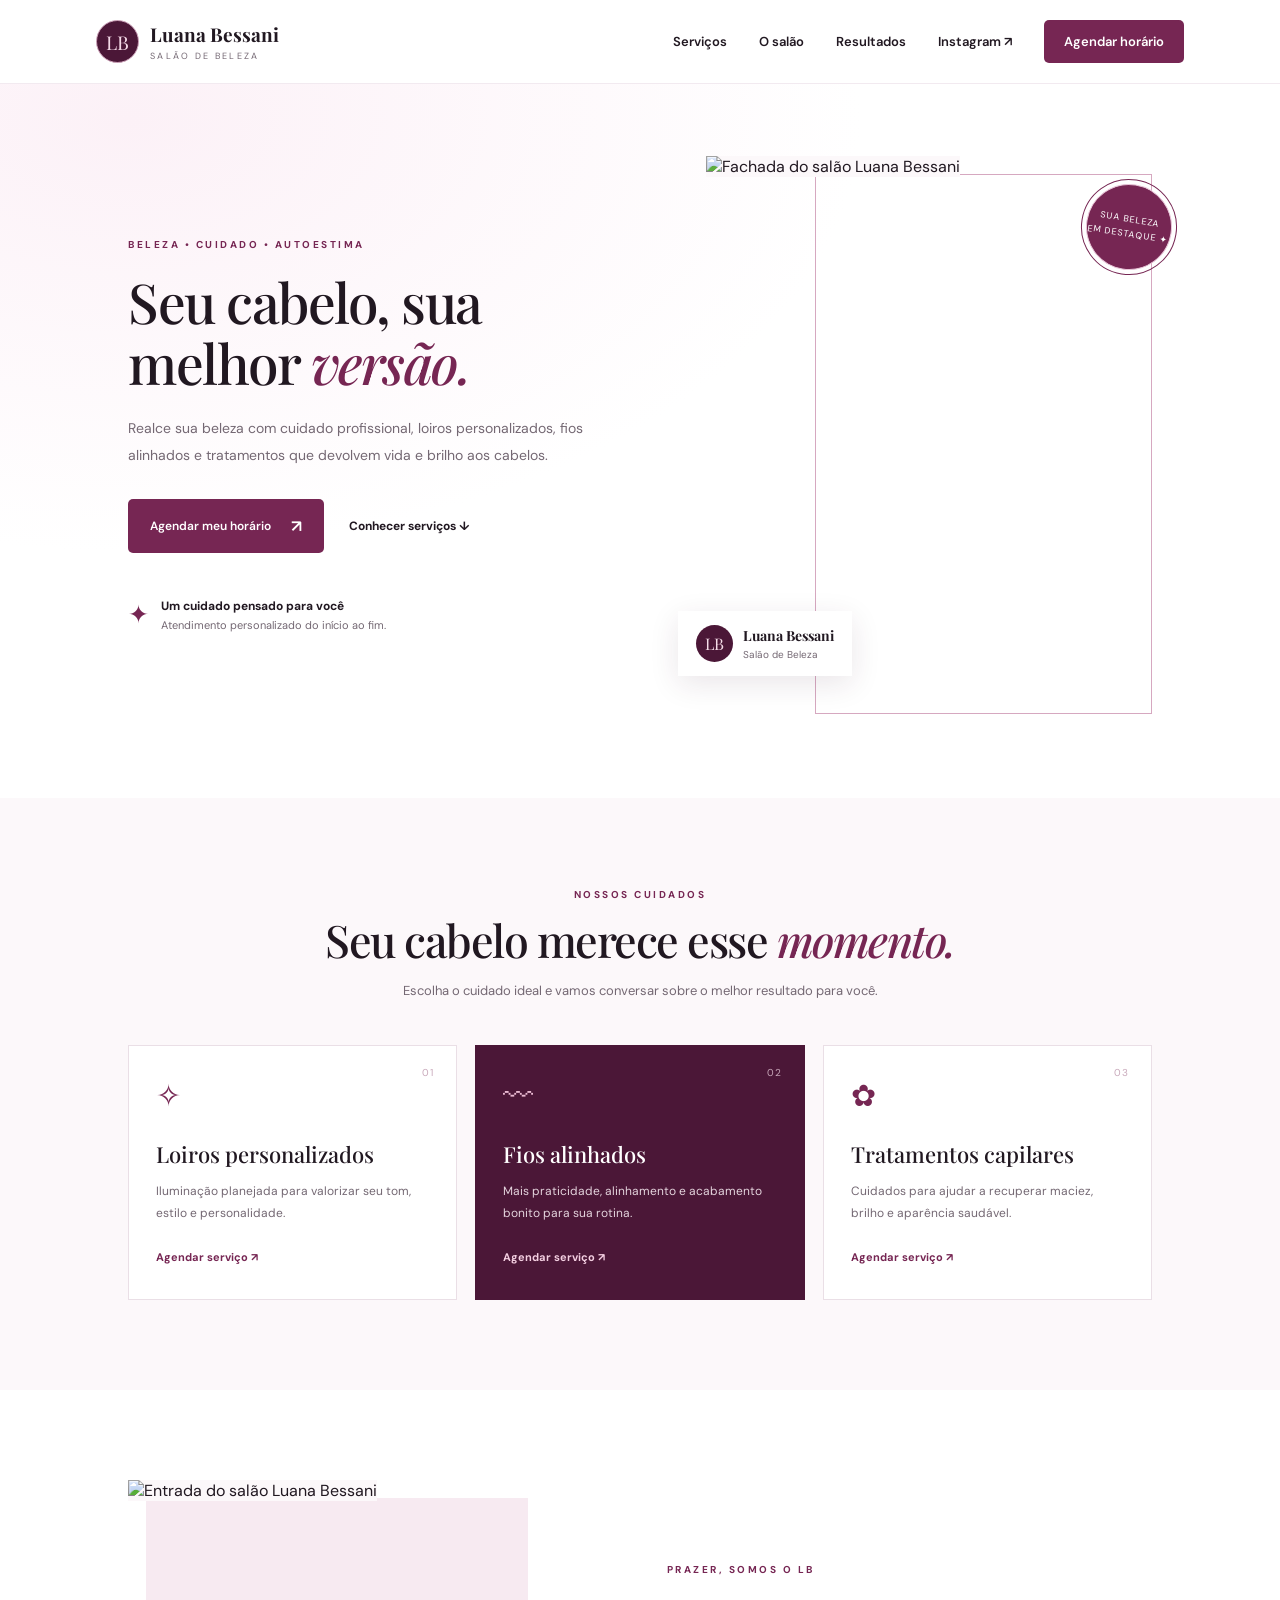
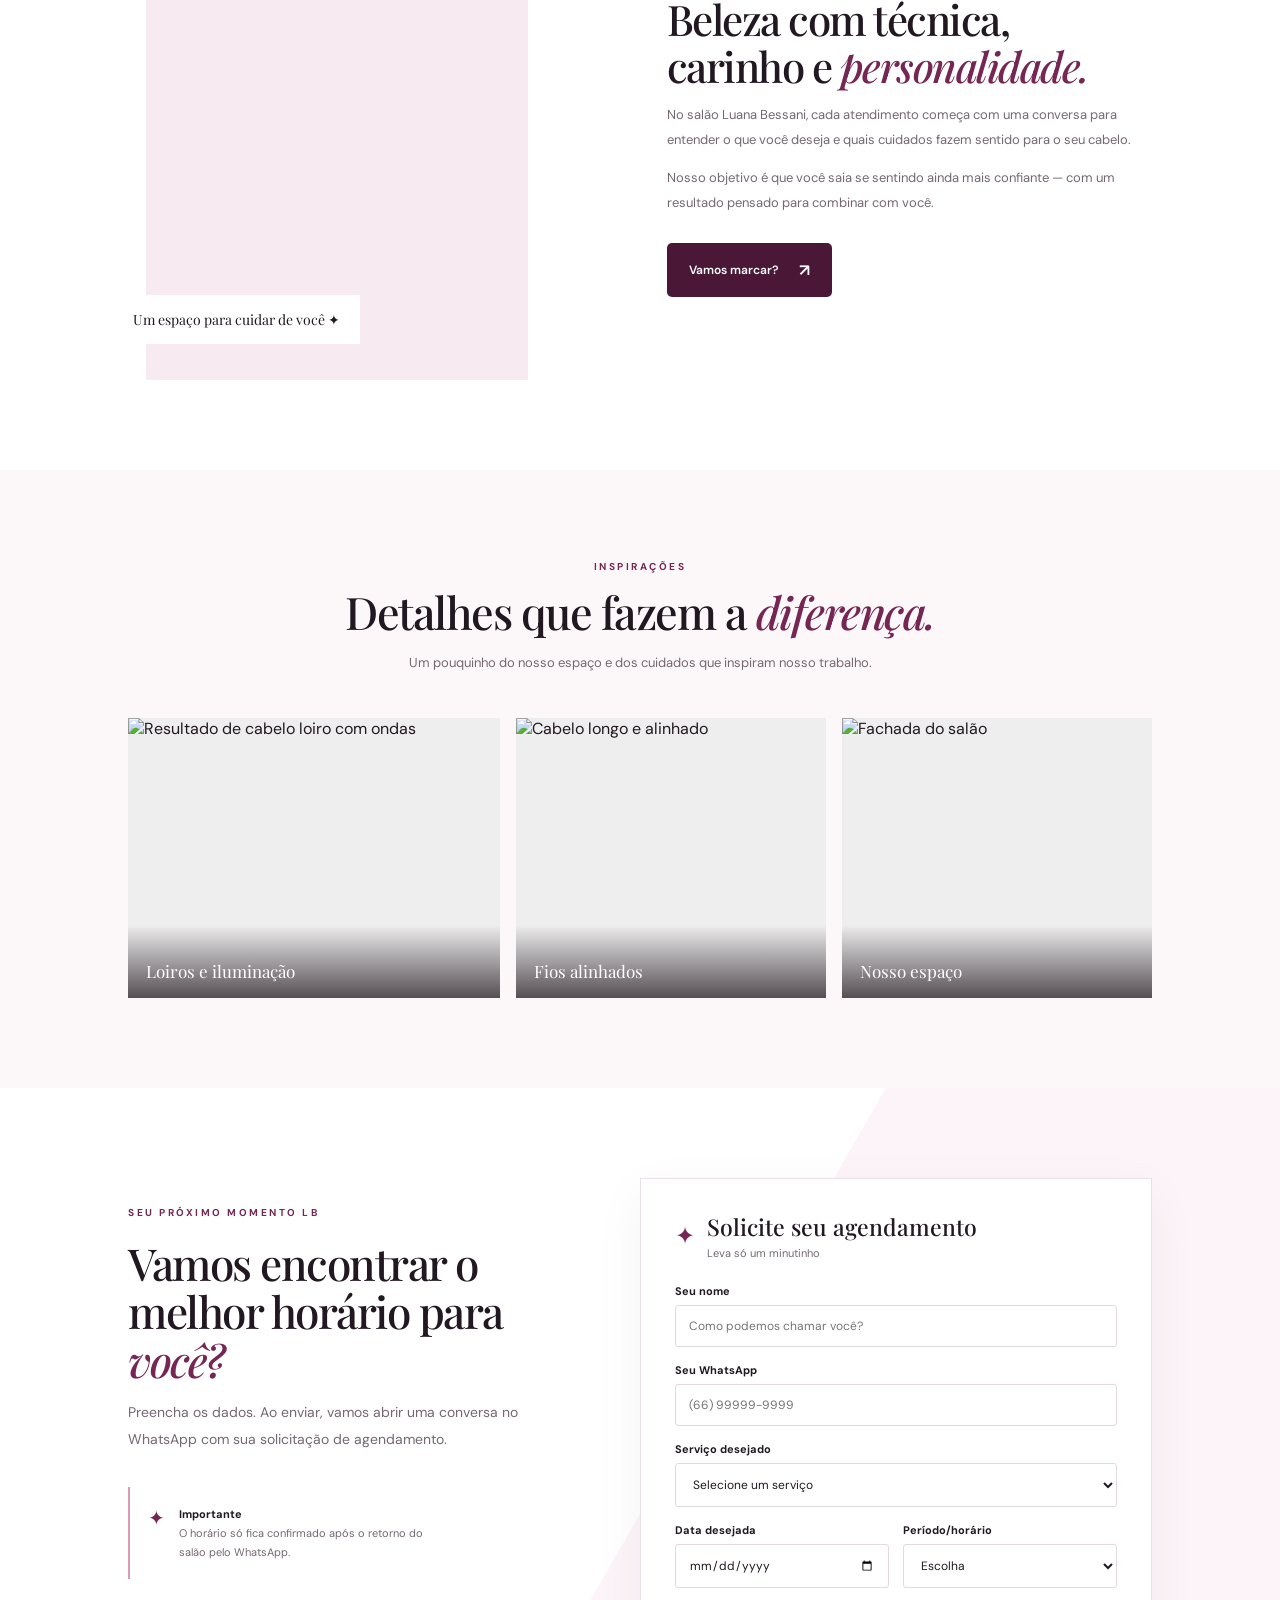
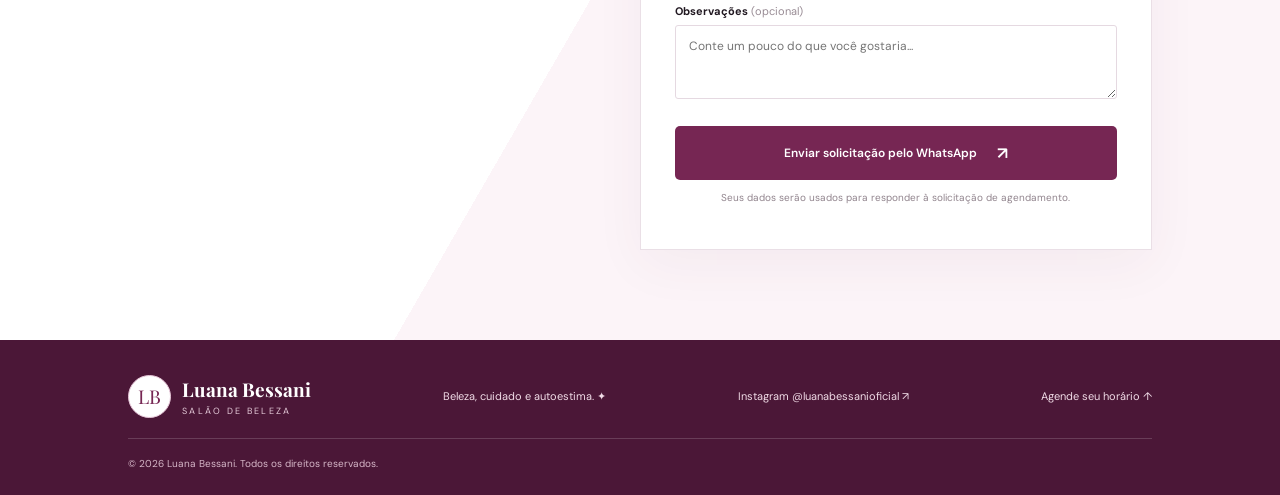
==== index (1).html @ 2905fa7e "Add files via upload" ====
<!DOCTYPE html>
<html lang="pt-BR">
<head>
  <meta charset="UTF-8" />
  <meta name="viewport" content="width=device-width, initial-scale=1.0" />
  <meta name="theme-color" content="#7c245b" />
  <meta name="description" content="Luana Bessani Salão de Beleza — loiros, fios alinhados e tratamentos capilares. Agende seu horário pelo WhatsApp." />
  <title>Luana Bessani | Salão de Beleza</title>
  <link rel="stylesheet" href="style.css" />
</head>
<body>
  <header class="topbar">
    <a class="brand" href="#inicio" aria-label="Luana Bessani - início"><span class="brand-mark">LB</span><span><strong>Luana Bessani</strong><small> SALÃO DE BELEZA</small></span></a>
    <button class="menu-toggle" id="menuToggle" aria-label="Abrir menu" aria-expanded="false">☰</button>
    <nav id="mainNav"><a href="#servicos">Serviços</a><a href="#sobre">O salão</a><a href="#galeria">Resultados</a><a href="https://www.instagram.com/luanabessanioficial/" target="_blank" rel="noopener noreferrer">Instagram ↗</a><a class="nav-cta" href="#agendamento">Agendar horário</a></nav>
  </header>

  <main>
    <section class="hero" id="inicio">
      <div class="hero-copy">
        <span class="eyebrow">BELEZA • CUIDADO • AUTOESTIMA</span>
        <h1>Seu cabelo, sua melhor <em>versão.</em></h1>
        <p>Realce sua beleza com cuidado profissional, loiros personalizados, fios alinhados e tratamentos que devolvem vida e brilho aos cabelos.</p>
        <div class="hero-actions"><a class="button primary" href="#agendamento">Agendar meu horário <span>↗</span></a><a class="text-link" href="#servicos">Conhecer serviços ↓</a></div>
        <div class="hero-note"><span class="sparkle">✦</span><span><strong>Um cuidado pensado para você</strong><small>Atendimento personalizado do início ao fim.</small></span></div>
      </div>
      <div class="hero-visual"><img src="assets/fachada-salao.jpg" alt="Fachada do salão Luana Bessani" /><div class="image-caption"><span class="caption-icon">LB</span><span><strong>Luana Bessani</strong><small>Salão de Beleza</small></span></div><div class="round-stamp">SUA BELEZA<br/>EM DESTAQUE ✦</div></div>
    </section>

    <section class="services section" id="servicos">
      <div class="section-heading"><span class="eyebrow">NOSSOS CUIDADOS</span><h2>Seu cabelo merece esse <em>momento.</em></h2><p>Escolha o cuidado ideal e vamos conversar sobre o melhor resultado para você.</p></div>
      <div class="service-grid">
        <article class="service-card"><span class="service-number">01</span><div class="service-icon">✧</div><h3>Loiros personalizados</h3><p>Iluminação planejada para valorizar seu tom, estilo e personalidade.</p><a href="#agendamento" data-service="Loiros personalizados">Agendar serviço ↗</a></article>
        <article class="service-card featured"><span class="service-number">02</span><div class="service-icon">〰</div><h3>Fios alinhados</h3><p>Mais praticidade, alinhamento e acabamento bonito para sua rotina.</p><a href="#agendamento" data-service="Fios alinhados">Agendar serviço ↗</a></article>
        <article class="service-card"><span class="service-number">03</span><div class="service-icon">✿</div><h3>Tratamentos capilares</h3><p>Cuidados para ajudar a recuperar maciez, brilho e aparência saudável.</p><a href="#agendamento" data-service="Tratamentos capilares">Agendar serviço ↗</a></article>
      </div>
    </section>

    <section class="about section" id="sobre"><div class="about-photo"><img src="assets/fachada-salao.jpg" alt="Entrada do salão Luana Bessani"/><div class="photo-label">Um espaço para cuidar de você ✦</div></div><div class="about-copy"><span class="eyebrow">PRAZER, SOMOS O LB</span><h2>Beleza com técnica, carinho e <em>personalidade.</em></h2><p>No salão Luana Bessani, cada atendimento começa com uma conversa para entender o que você deseja e quais cuidados fazem sentido para o seu cabelo.</p><p>Nosso objetivo é que você saia se sentindo ainda mais confiante — com um resultado pensado para combinar com você.</p><a class="button dark" href="#agendamento">Vamos marcar? <span>↗</span></a></div></section>

    <section class="gallery section" id="galeria"><div class="section-heading"><span class="eyebrow">INSPIRAÇÕES</span><h2>Detalhes que fazem a <em>diferença.</em></h2><p>Um pouquinho do nosso espaço e dos cuidados que inspiram nosso trabalho.</p></div><div class="gallery-grid"><figure class="gallery-large"><img src="assets/cabelo-loiro.jpg" alt="Resultado de cabelo loiro com ondas"/><figcaption>Loiros e iluminação</figcaption></figure><figure><img src="assets/cabelo-liso.jpg" alt="Cabelo longo e alinhado"/><figcaption>Fios alinhados</figcaption></figure><figure><img src="assets/fachada-salao.jpg" alt="Fachada do salão"/><figcaption>Nosso espaço</figcaption></figure></div></section>

    <section class="booking section" id="agendamento"><div class="booking-intro"><span class="eyebrow">SEU PRÓXIMO MOMENTO LB</span><h2>Vamos encontrar o melhor horário para <em>você?</em></h2><p>Preencha os dados. Ao enviar, vamos abrir uma conversa no WhatsApp com sua solicitação de agendamento.</p><div class="booking-tip"><span>✦</span><p><strong>Importante</strong><br/>O horário só fica confirmado após o retorno do salão pelo WhatsApp.</p></div></div>
      <form id="bookingForm" class="booking-form">
        <div class="form-title"><span>✦</span><div><h3>Solicite seu agendamento</h3><p>Leva só um minutinho</p></div></div>
        <label for="name">Seu nome</label><input id="name" name="name" type="text" placeholder="Como podemos chamar você?" required />
        <label for="phone">Seu WhatsApp</label><input id="phone" name="phone" type="tel" placeholder="(66) 99999-9999" required />
        <label for="service">Serviço desejado</label><select id="service" name="service" required><option value="">Selecione um serviço</option><option>Loiros personalizados</option><option>Fios alinhados</option><option>Tratamentos capilares</option><option>Corte e finalização</option><option>Quero uma avaliação</option><option>Outro serviço</option></select>
        <div class="form-row"><div><label for="date">Data desejada</label><input id="date" name="date" type="date" required /></div><div><label for="time">Período/horário</label><select id="time" name="time" required><option value="">Escolha</option><option>Manhã</option><option>Início da tarde</option><option>Fim da tarde</option><option>Tenho flexibilidade</option></select></div></div>
        <label for="message">Observações <span class="optional">(opcional)</span></label><textarea id="message" name="message" rows="3" placeholder="Conte um pouco do que você gostaria..."></textarea>
        <button class="button primary submit-button" type="submit">Enviar solicitação pelo WhatsApp <span>↗</span></button><p class="privacy-note">Seus dados serão usados para responder à solicitação de agendamento.</p><p id="formStatus" class="form-status" role="status" aria-live="polite"></p>
      </form>
    </section>
  </main>
  <footer><a class="brand footer-brand" href="#inicio"><span class="brand-mark">LB</span><span><strong>Luana Bessani</strong><small> SALÃO DE BELEZA</small></span></a><p>Beleza, cuidado e autoestima. ✦</p><a href="https://www.instagram.com/luanabessanioficial/" target="_blank" rel="noopener noreferrer">Instagram @luanabessanioficial ↗</a><a href="#agendamento">Agende seu horário ↑</a><small class="copyright">© <span id="year"></span> Luana Bessani. Todos os direitos reservados.</small></footer>
  <script src="script.js"></script>
</body>
</html>
---- style.css ----
@import url('https://fonts.googleapis.com/css2?family=DM+Sans:wght@400;500;600;700&family=Playfair+Display:ital,wght@0,500;0,600;0,700;1,500;1,600&display=swap');
:root{--plum:#762653;--plum-dark:#4b1737;--pink:#f7eaf1;--rose:#d79ab7;--ink:#211821;--muted:#746873;--cream:#fcf8fa;--line:#eadfe6}*{box-sizing:border-box}html{scroll-behavior:smooth;scroll-padding-top:90px}body{margin:0;background:#fff;color:var(--ink);font-family:'DM Sans',sans-serif}a{color:inherit;text-decoration:none}.topbar{height:84px;padding:0 7.5%;display:flex;align-items:center;justify-content:space-between;border-bottom:1px solid #f2eaf0;background:#fff;position:sticky;top:0;z-index:10}.brand{display:flex;align-items:center;gap:11px}.brand-mark{height:43px;width:43px;border-radius:50%;display:grid;place-items:center;background:var(--plum-dark);border:1px solid #cda2b9;color:#f4d9e7;font-family:'Playfair Display',serif;font-size:19px}.brand strong{display:block;font-family:'Playfair Display',serif;font-size:19px}.brand small{display:block;font-size:9px;letter-spacing:2.3px;color:var(--muted);margin-top:3px}.topbar nav{display:flex;align-items:center;gap:32px;font-size:13px;font-weight:600}.topbar nav>a:not(.nav-cta):hover,.text-link:hover{color:var(--plum)}.nav-cta{padding:13px 20px;border-radius:5px;background:var(--plum);color:#fff}.menu-toggle{display:none;background:none;border:0;font-size:25px}.hero{padding:72px 10% 84px;display:grid;grid-template-columns:1fr .9fr;align-items:center;gap:8%;background:radial-gradient(ellipse at 10% 5%,#fcf1f7 0,transparent 45%),#fff}.eyebrow{font-size:10px;letter-spacing:2.5px;font-weight:700;color:var(--plum);display:block;margin-bottom:20px}.hero h1,.section h2{font-family:'Playfair Display',serif;font-size:clamp(39px,4.3vw,61px);line-height:1.11;font-weight:500;letter-spacing:-1.5px;margin:0 0 22px}.hero h1 em,.section h2 em{color:var(--plum);font-weight:500}.hero-copy>p,.section-heading>p,.about-copy>p,.booking-intro>p{color:var(--muted);font-size:14px;line-height:1.9;max-width:500px}.hero-actions{display:flex;align-items:center;gap:25px;margin-top:30px}.button{border:0;display:inline-flex;align-items:center;justify-content:center;gap:20px;padding:16px 22px;border-radius:5px;font:600 12px 'DM Sans',sans-serif;cursor:pointer;transition:transform .2s,background .2s}.button:hover{transform:translateY(-2px)}.primary{background:var(--plum);color:white}.primary:hover{background:var(--plum-dark)}.button span{font-size:17px}.text-link{font-size:12px;font-weight:700}.hero-note{display:flex;align-items:center;gap:12px;margin-top:45px}.sparkle{font-size:25px;color:var(--plum)}.hero-note strong,.hero-note small{display:block}.hero-note strong{font-size:12px}.hero-note small{font-size:11px;color:var(--muted);margin-top:4px}.hero-visual{height:auto;aspect-ratio:4/5;min-height:420px;max-height:560px;position:relative;padding:0 18px 18px 0}.hero-visual:before{content:'';position:absolute;right:0;top:18px;bottom:0;width:75%;border:1px solid #d6a8c0}.hero-visual>img{position:relative;width:100%;height:100%;object-fit:contain;object-position:center top;background:#fcf8fa;filter:saturate(.92)}.image-caption{position:absolute;bottom:38px;left:-28px;background:white;box-shadow:0 8px 30px #3c17331c;padding:14px 18px;display:flex;align-items:center;gap:10px}.caption-icon{height:37px;width:37px;border-radius:50%;display:grid;place-items:center;background:var(--plum-dark);color:#f5dce8;font-family:'Playfair Display',serif}.image-caption strong,.image-caption small{display:block}.image-caption strong{font-family:'Playfair Display',serif;font-size:14px}.image-caption small{font-size:10px;color:var(--muted);margin-top:3px}.round-stamp{position:absolute;right:-20px;top:28px;width:86px;height:86px;border-radius:50%;background:var(--plum);color:#fff;display:grid;place-content:center;text-align:center;font-size:9px;line-height:1.7;letter-spacing:1px;transform:rotate(9deg);border:1px solid #e8c4d7;outline:1px solid var(--plum);outline-offset:4px}.section{padding:90px 10%}.section-heading{text-align:center;max-width:650px;margin:0 auto 42px}.section-heading .eyebrow{margin-bottom:14px}.section h2{font-size:clamp(34px,3.5vw,46px);margin-bottom:14px}.section-heading>p{margin:0 auto;font-size:13px}.services{background:var(--cream)}.service-grid{display:grid;grid-template-columns:repeat(3,1fr);gap:18px}.service-card{background:white;padding:30px 27px 28px;border:1px solid var(--line);position:relative;min-height:255px}.service-card.featured{background:var(--plum-dark);color:#fff;border-color:var(--plum-dark)}.service-number{position:absolute;right:22px;top:20px;color:#c8a8ba;font-size:10px;letter-spacing:1px}.service-icon{font-size:30px;color:var(--plum);margin-bottom:24px}.featured .service-icon{color:#e8b9d0}.service-card h3{font-family:'Playfair Display',serif;font-size:22px;font-weight:500;margin:0 0 12px}.service-card p{font-size:12px;line-height:1.8;color:var(--muted);min-height:45px}.featured p{color:#e4d4dd}.service-card>a{display:inline-block;font-size:11px;font-weight:700;color:var(--plum);margin-top:12px}.featured>a{color:#f4cfe1}.about{display:grid;grid-template-columns:.9fr 1fr;gap:10%;align-items:center}.about-photo{position:relative;padding:0 18px 18px 0;height:auto;aspect-ratio:4/5;max-height:500px}.about-photo:before{content:'';position:absolute;left:18px;top:18px;right:0;bottom:0;background:var(--pink)}.about-photo img{position:relative;width:100%;height:100%;object-fit:contain;object-position:center top;background:#fcf8fa}.photo-label{position:absolute;bottom:36px;left:-15px;padding:15px 20px;background:white;font-family:'Playfair Display',serif;font-size:14px}.about-copy h2{font-size:42px}.about-copy>p{font-size:13px}.dark{background:var(--plum-dark);color:white;margin-top:15px}.gallery{background:var(--cream)}.gallery-grid{display:grid;grid-template-columns:1.2fr 1fr 1fr;gap:16px}.gallery-grid figure{height:280px;margin:0;position:relative;overflow:hidden;background:#eee}.gallery-grid img{width:100%;height:100%;object-fit:cover;transition:transform .4s}.gallery-grid figure:hover img{transform:scale(1.04)}.gallery-grid figcaption{position:absolute;bottom:0;left:0;right:0;padding:35px 18px 16px;color:white;font-family:'Playfair Display',serif;font-size:17px;background:linear-gradient(transparent,#1b1018b8)}.booking{display:grid;grid-template-columns:.8fr 1fr;gap:10%;align-items:start;background:linear-gradient(120deg,#fff 50%,#fcf4f8 50%)}.booking-intro{padding-top:28px}.booking-intro h2{font-size:44px}.booking-tip{display:flex;gap:14px;align-items:flex-start;margin-top:35px;padding:18px;background:white;border-left:2px solid var(--rose);max-width:340px}.booking-tip>span{font-size:20px;color:var(--plum)}.booking-tip p{font-size:11px;color:var(--muted);line-height:1.7;margin:0}.booking-tip strong{color:var(--ink)}.booking-form{background:white;padding:32px 34px;border:1px solid var(--line);box-shadow:0 15px 50px #55213c0c}.form-title{display:flex;align-items:center;gap:12px;margin-bottom:24px}.form-title>span{color:var(--plum);font-size:24px}.form-title h3{font-family:'Playfair Display',serif;font-size:23px;font-weight:500;margin:0}.form-title p{font-size:11px;color:var(--muted);margin:4px 0 0}.booking-form label{display:block;font-size:11px;font-weight:700;margin:16px 0 7px}.booking-form input,.booking-form select,.booking-form textarea{width:100%;border:1px solid #e5d9e1;background:#fff;padding:12px 13px;font:12px 'DM Sans',sans-serif;color:var(--ink);border-radius:3px;outline:none}.booking-form input:focus,.booking-form select:focus,.booking-form textarea:focus{border-color:var(--plum);box-shadow:0 0 0 2px #76265312}.booking-form textarea{resize:vertical}.form-row{display:grid;grid-template-columns:1fr 1fr;gap:14px}.optional{font-weight:400;color:#988b94}.submit-button{width:100%;margin-top:22px}.privacy-note{font-size:10px;color:#91848d;line-height:1.5;text-align:center}.form-status{font-size:12px;color:var(--plum);text-align:center}footer{padding:35px 10% 25px;background:var(--plum-dark);color:white;display:flex;align-items:center;justify-content:space-between;gap:20px;flex-wrap:wrap}.footer-brand .brand-mark{background:#fff;color:var(--plum);border-color:#e6c5d7}.footer-brand small{color:#e5cbd9}footer>p,footer>a:not(.brand){font-size:11px;color:#f1dce7}footer .copyright{width:100%;border-top:1px solid #ffffff2a;padding-top:18px;font-size:10px;color:#d6b7c8}
@media(max-width:850px){.topbar{padding:0 5%;height:74px}.menu-toggle{display:block}.topbar nav{display:none;position:absolute;top:74px;left:0;right:0;background:white;padding:22px 6%;box-shadow:0 15px 20px #32152812;flex-direction:column;align-items:stretch;gap:20px}.topbar nav.open{display:flex}.nav-cta{text-align:center}.hero{padding:55px 7%;grid-template-columns:1fr;gap:45px}.hero-visual{height:auto;min-height:0;max-height:none;aspect-ratio:4/5;margin:0 15px 0 20px}.hero h1{font-size:48px}.section{padding:70px 7%}.service-grid{grid-template-columns:1fr}.service-card{min-height:auto}.service-card p{min-height:0}.about{grid-template-columns:1fr;gap:38px}.about-photo{height:auto;max-height:none;aspect-ratio:4/5;margin:0 10px}.about-copy h2,.booking-intro h2{font-size:38px}.gallery-grid{grid-template-columns:1fr 1fr}.gallery-grid figure{height:230px}.gallery-large{grid-column:span 2}.booking{grid-template-columns:1fr;gap:30px}.booking-intro{padding-top:0}.booking-form{padding:27px 22px}footer{padding:30px 7%;}}
@media(max-width:480px){.hero h1{font-size:42px}.hero-actions{align-items:flex-start;flex-direction:column;gap:18px}.hero-visual{height:auto;aspect-ratio:4/5}.image-caption{left:-12px}.round-stamp{right:-12px;width:72px;height:72px;font-size:8px}.section h2{font-size:34px}.gallery-grid{grid-template-columns:1fr}.gallery-large{grid-column:auto}.gallery-grid figure{height:260px}.form-row{grid-template-columns:1fr;gap:0}.booking-form{padding:24px 17px}footer{align-items:flex-start;flex-direction:column;gap:15px}footer .copyright{margin-top:5px}}
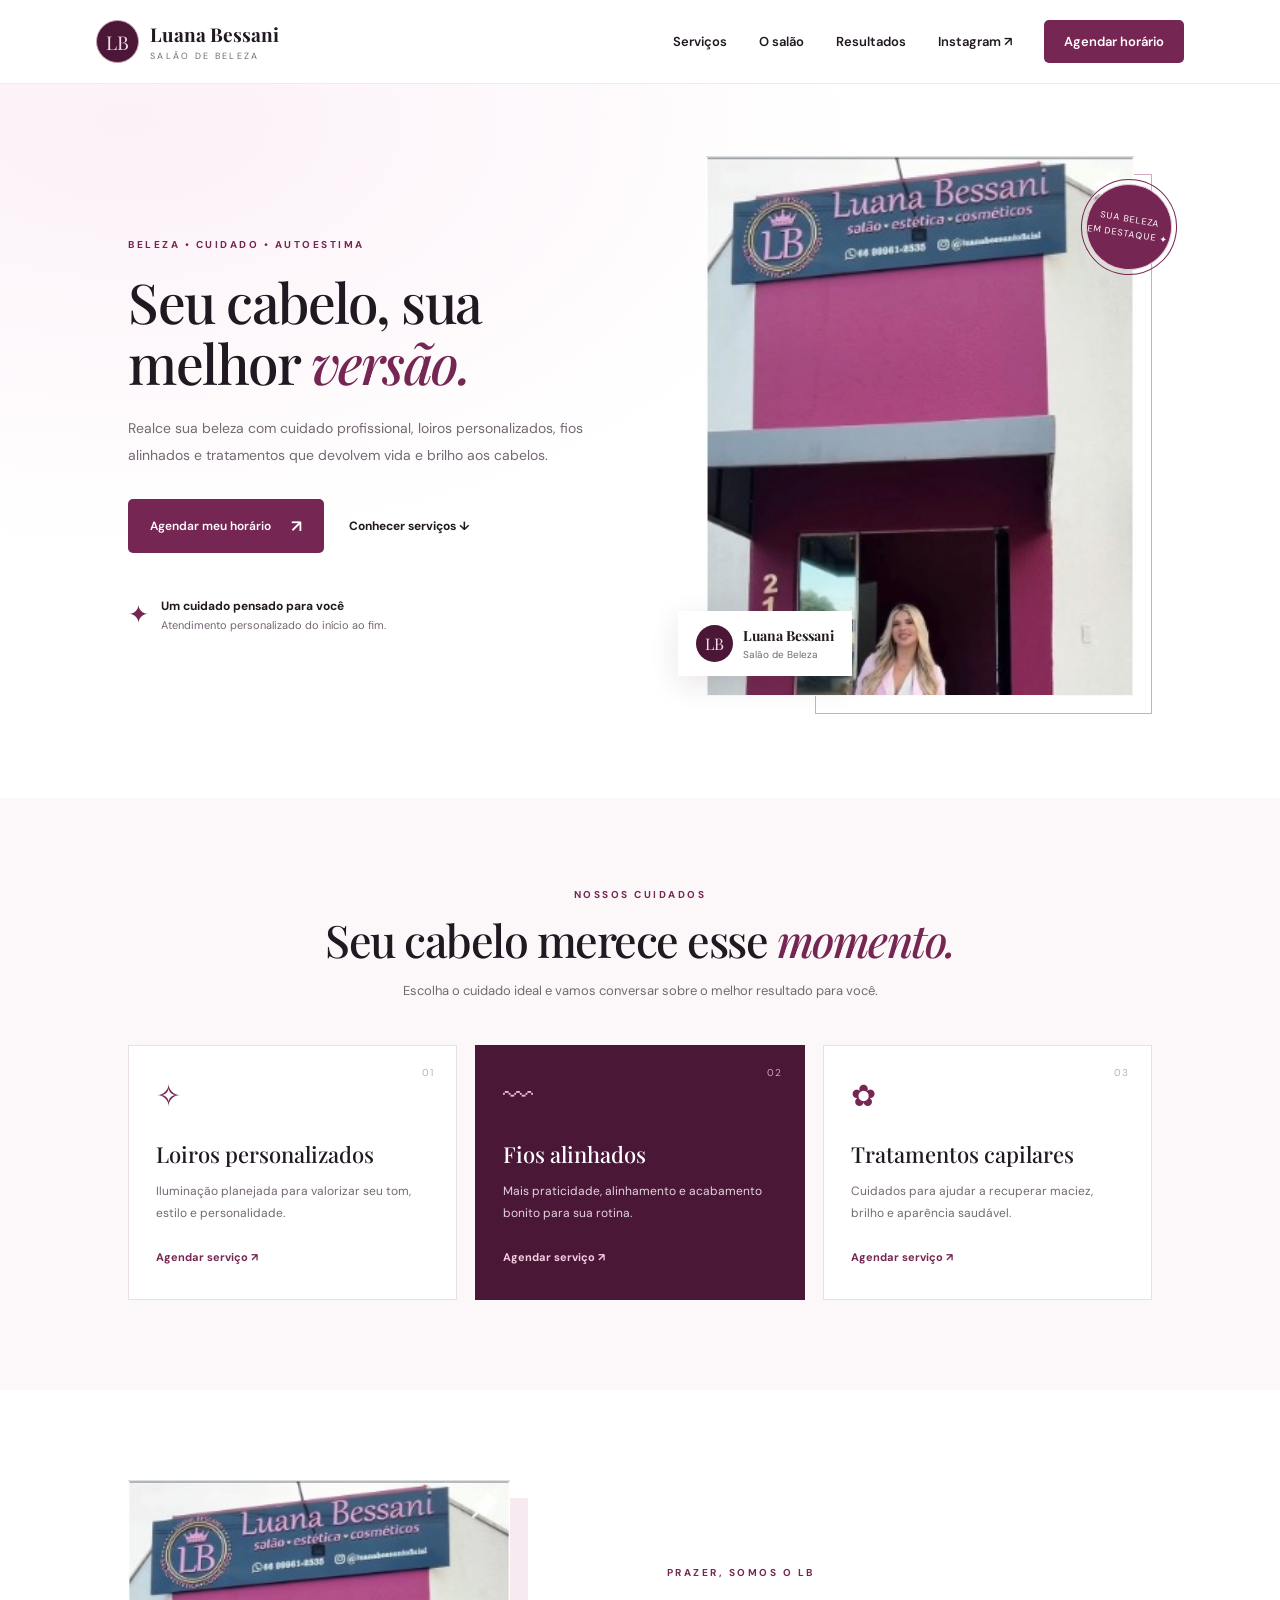
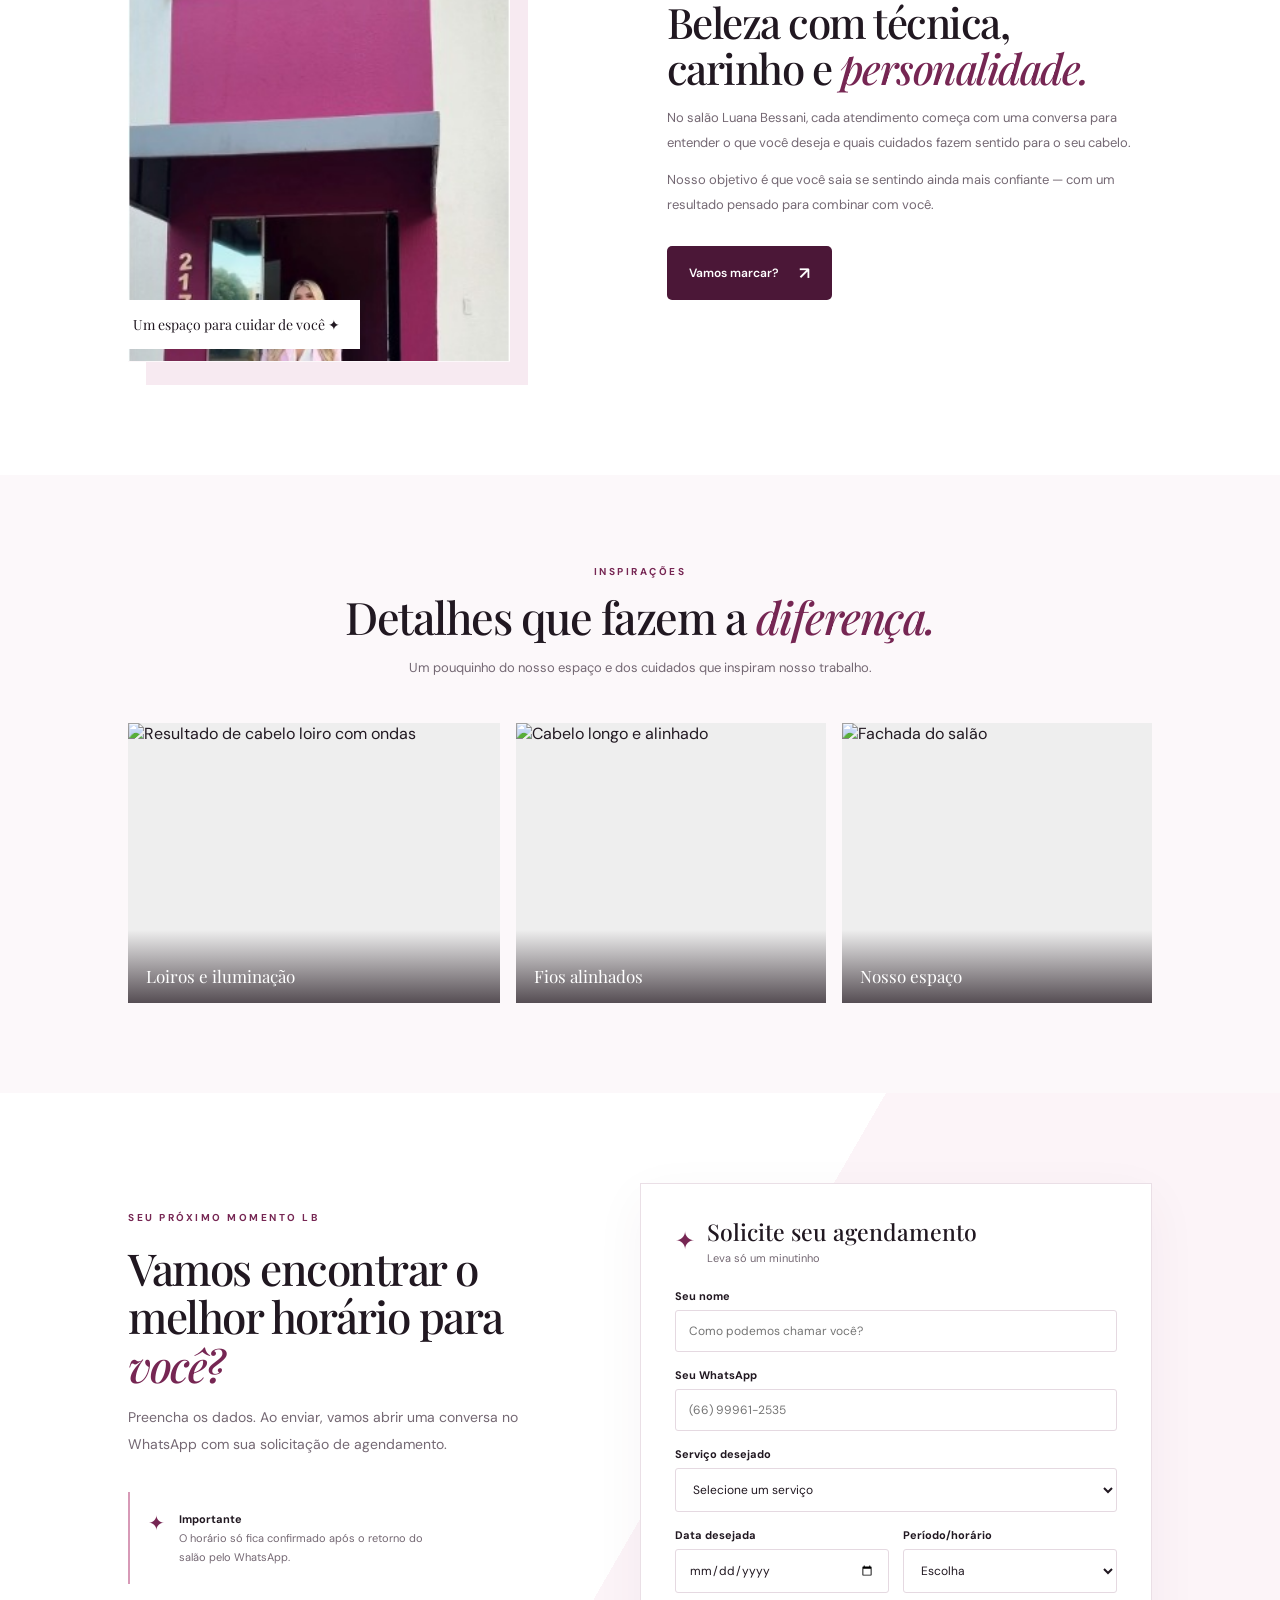
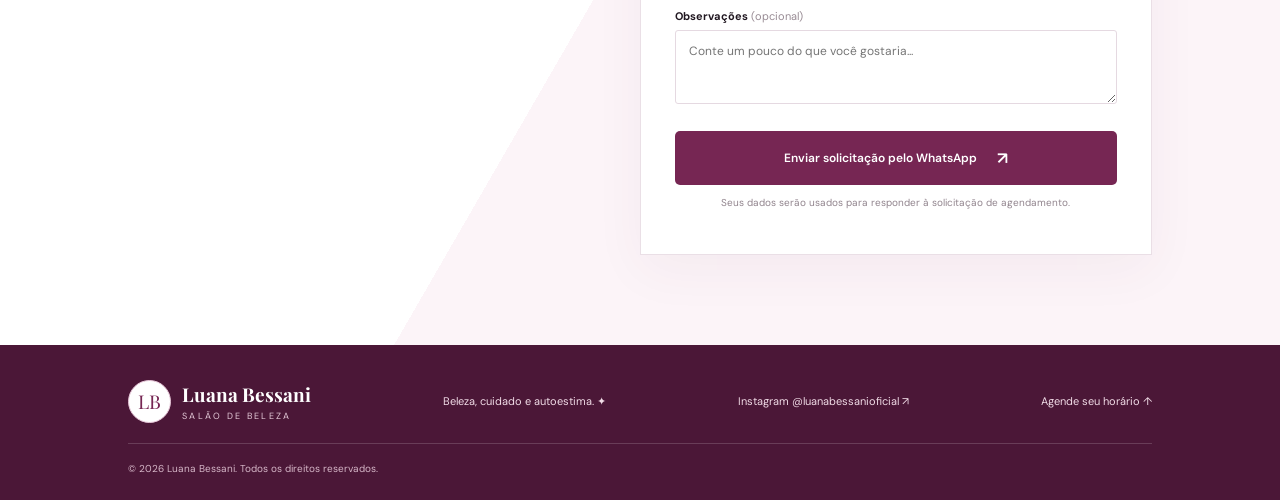
==== commit f7c4fc79: "Update index (1).html" ====
--- a/index (1).html
+++ b/index (1).html
@@ -24,7 +24,7 @@
         <div class="hero-actions"><a class="button primary" href="#agendamento">Agendar meu horário <span>↗</span></a><a class="text-link" href="#servicos">Conhecer serviços ↓</a></div>
         <div class="hero-note"><span class="sparkle">✦</span><span><strong>Um cuidado pensado para você</strong><small>Atendimento personalizado do início ao fim.</small></span></div>
       </div>
-      <div class="hero-visual"><img src="assets/fachada-salao.jpg" alt="Fachada do salão Luana Bessani" /><div class="image-caption"><span class="caption-icon">LB</span><span><strong>Luana Bessani</strong><small>Salão de Beleza</small></span></div><div class="round-stamp">SUA BELEZA<br/>EM DESTAQUE ✦</div></div>
+      <div class="hero-visual"><img src="fachada-salao.jpg" alt="Fachada do salão Luana Bessani" /><div class="image-caption"><span class="caption-icon">LB</span><span><strong>Luana Bessani</strong><small>Salão de Beleza</small></span></div><div class="round-stamp">SUA BELEZA<br/>EM DESTAQUE ✦</div></div>
     </section>
 
     <section class="services section" id="servicos">
@@ -36,7 +36,7 @@
       </div>
     </section>
 
-    <section class="about section" id="sobre"><div class="about-photo"><img src="assets/fachada-salao.jpg" alt="Entrada do salão Luana Bessani"/><div class="photo-label">Um espaço para cuidar de você ✦</div></div><div class="about-copy"><span class="eyebrow">PRAZER, SOMOS O LB</span><h2>Beleza com técnica, carinho e <em>personalidade.</em></h2><p>No salão Luana Bessani, cada atendimento começa com uma conversa para entender o que você deseja e quais cuidados fazem sentido para o seu cabelo.</p><p>Nosso objetivo é que você saia se sentindo ainda mais confiante — com um resultado pensado para combinar com você.</p><a class="button dark" href="#agendamento">Vamos marcar? <span>↗</span></a></div></section>
+    <section class="about section" id="sobre"><div class="about-photo"><img src="fachada-salao.jpg" alt="Entrada do salão Luana Bessani"/><div class="photo-label">Um espaço para cuidar de você ✦</div></div><div class="about-copy"><span class="eyebrow">PRAZER, SOMOS O LB</span><h2>Beleza com técnica, carinho e <em>personalidade.</em></h2><p>No salão Luana Bessani, cada atendimento começa com uma conversa para entender o que você deseja e quais cuidados fazem sentido para o seu cabelo.</p><p>Nosso objetivo é que você saia se sentindo ainda mais confiante — com um resultado pensado para combinar com você.</p><a class="button dark" href="#agendamento">Vamos marcar? <span>↗</span></a></div></section>
 
     <section class="gallery section" id="galeria"><div class="section-heading"><span class="eyebrow">INSPIRAÇÕES</span><h2>Detalhes que fazem a <em>diferença.</em></h2><p>Um pouquinho do nosso espaço e dos cuidados que inspiram nosso trabalho.</p></div><div class="gallery-grid"><figure class="gallery-large"><img src="assets/cabelo-loiro.jpg" alt="Resultado de cabelo loiro com ondas"/><figcaption>Loiros e iluminação</figcaption></figure><figure><img src="assets/cabelo-liso.jpg" alt="Cabelo longo e alinhado"/><figcaption>Fios alinhados</figcaption></figure><figure><img src="assets/fachada-salao.jpg" alt="Fachada do salão"/><figcaption>Nosso espaço</figcaption></figure></div></section>
 
@@ -44,7 +44,7 @@
       <form id="bookingForm" class="booking-form">
         <div class="form-title"><span>✦</span><div><h3>Solicite seu agendamento</h3><p>Leva só um minutinho</p></div></div>
         <label for="name">Seu nome</label><input id="name" name="name" type="text" placeholder="Como podemos chamar você?" required />
-        <label for="phone">Seu WhatsApp</label><input id="phone" name="phone" type="tel" placeholder="(66) 99999-9999" required />
+        <label for="phone">Seu WhatsApp</label><input id="phone" name="phone" type="tel" placeholder="(66) 99961-2535" required />
         <label for="service">Serviço desejado</label><select id="service" name="service" required><option value="">Selecione um serviço</option><option>Loiros personalizados</option><option>Fios alinhados</option><option>Tratamentos capilares</option><option>Corte e finalização</option><option>Quero uma avaliação</option><option>Outro serviço</option></select>
         <div class="form-row"><div><label for="date">Data desejada</label><input id="date" name="date" type="date" required /></div><div><label for="time">Período/horário</label><select id="time" name="time" required><option value="">Escolha</option><option>Manhã</option><option>Início da tarde</option><option>Fim da tarde</option><option>Tenho flexibilidade</option></select></div></div>
         <label for="message">Observações <span class="optional">(opcional)</span></label><textarea id="message" name="message" rows="3" placeholder="Conte um pouco do que você gostaria..."></textarea>
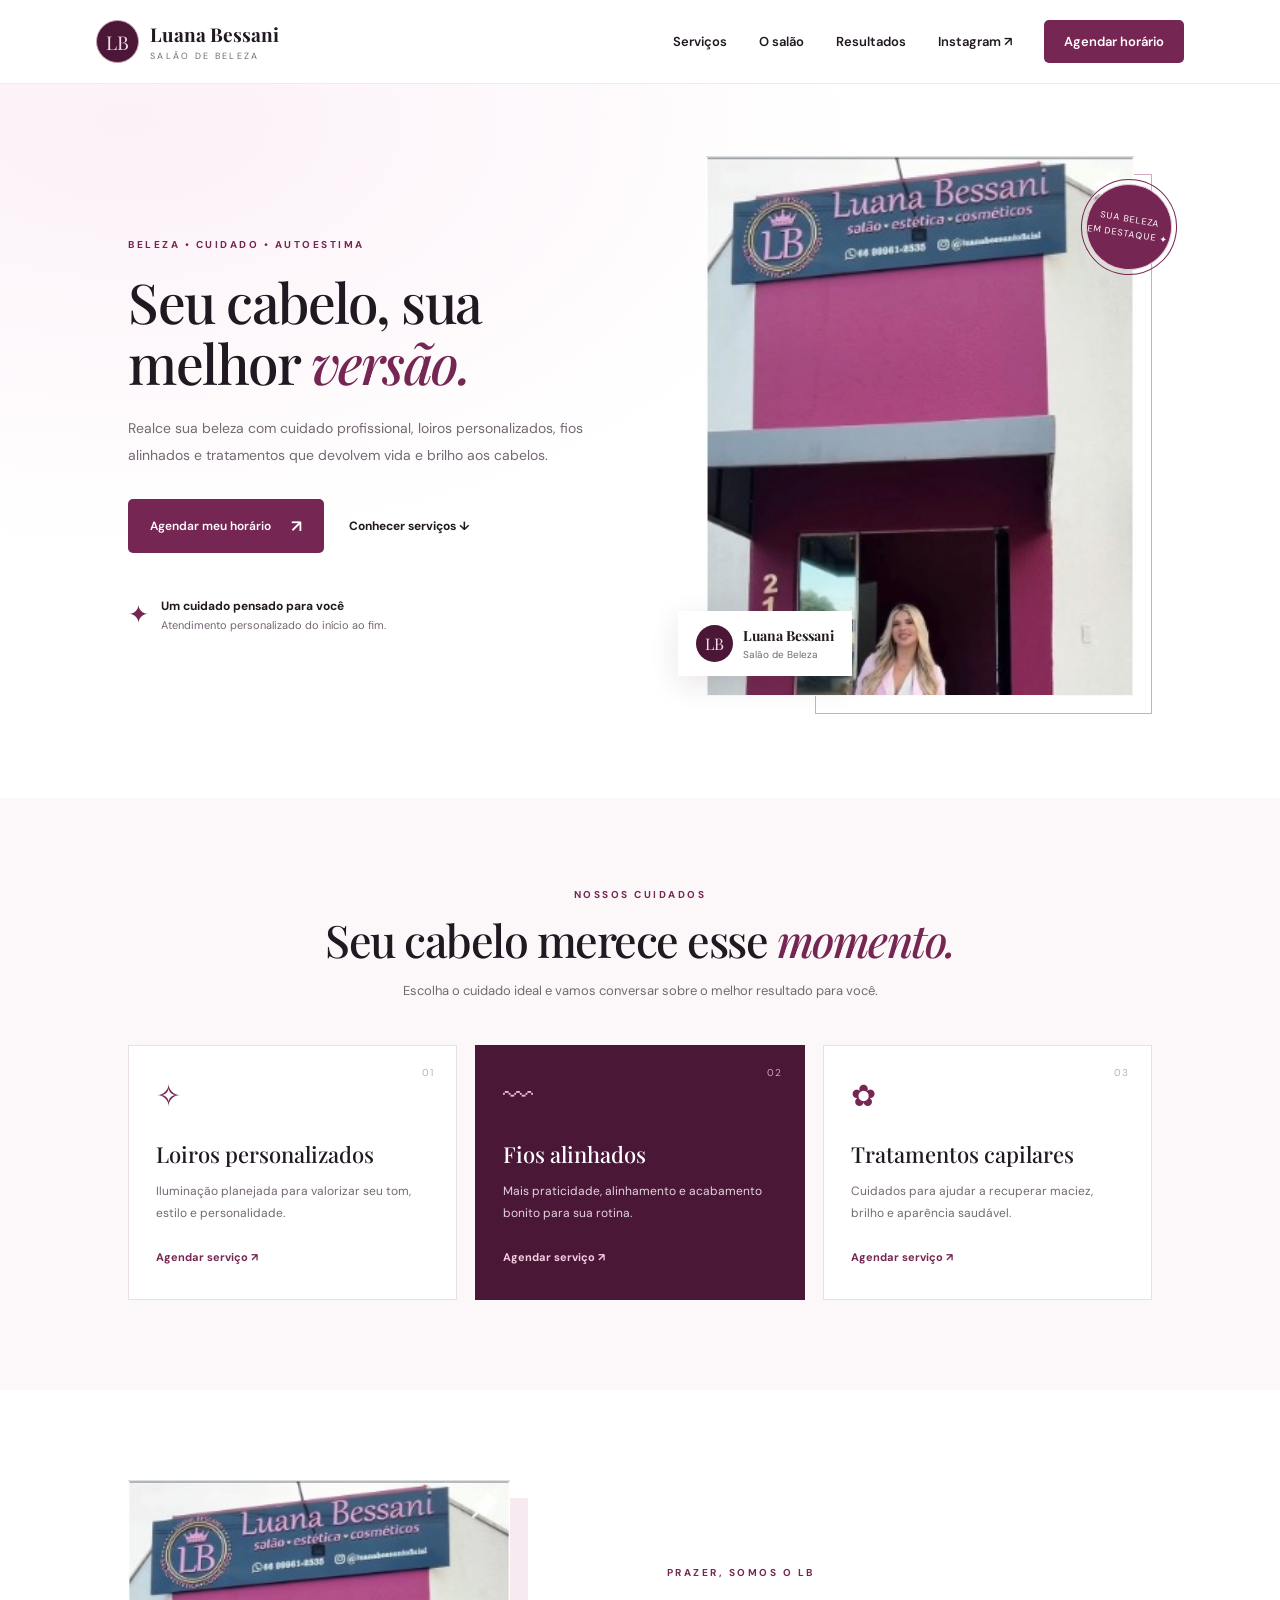
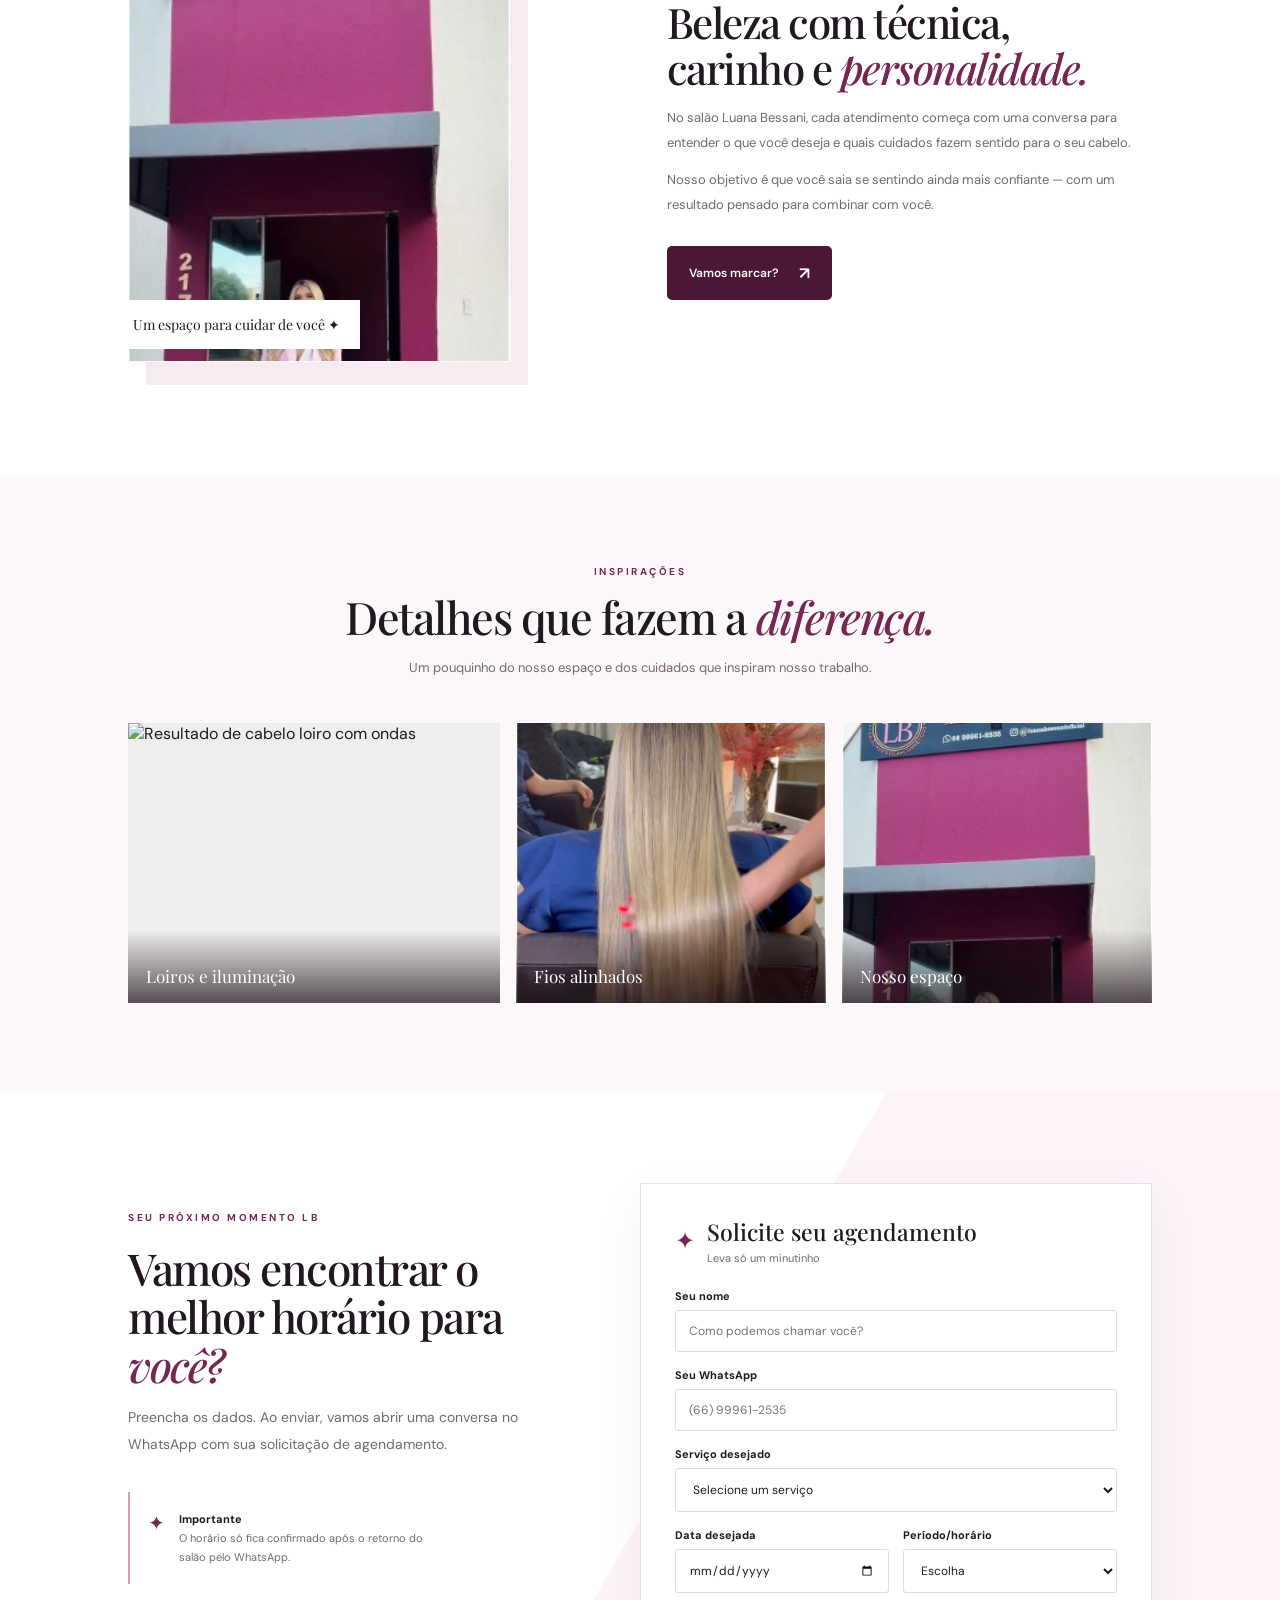
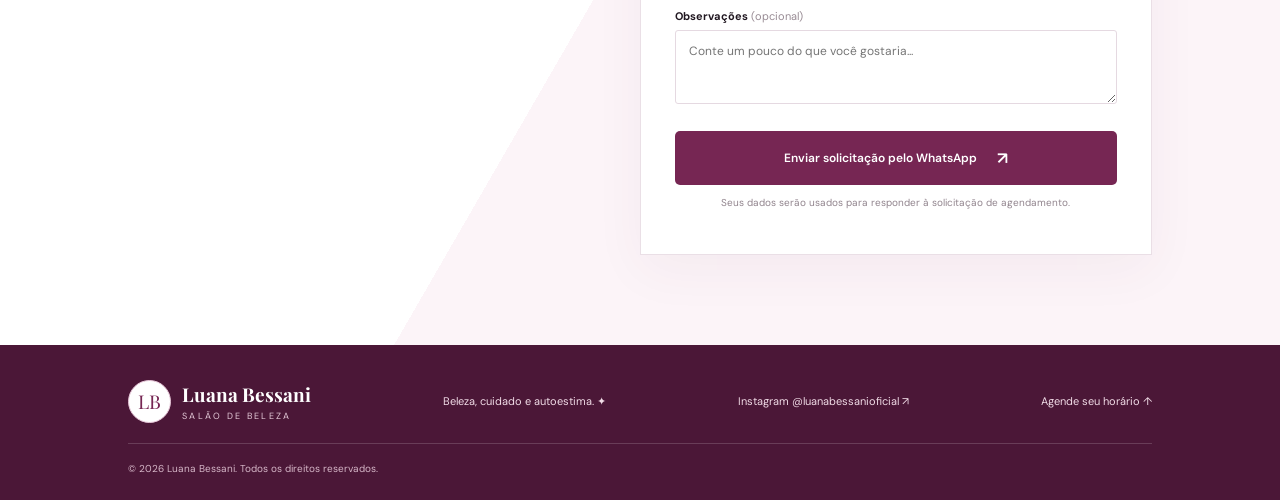
==== commit fc287fe8: "Update index (1).html" ====
--- a/index (1).html
+++ b/index (1).html
@@ -38,7 +38,7 @@
 
     <section class="about section" id="sobre"><div class="about-photo"><img src="fachada-salao.jpg" alt="Entrada do salão Luana Bessani"/><div class="photo-label">Um espaço para cuidar de você ✦</div></div><div class="about-copy"><span class="eyebrow">PRAZER, SOMOS O LB</span><h2>Beleza com técnica, carinho e <em>personalidade.</em></h2><p>No salão Luana Bessani, cada atendimento começa com uma conversa para entender o que você deseja e quais cuidados fazem sentido para o seu cabelo.</p><p>Nosso objetivo é que você saia se sentindo ainda mais confiante — com um resultado pensado para combinar com você.</p><a class="button dark" href="#agendamento">Vamos marcar? <span>↗</span></a></div></section>
 
-    <section class="gallery section" id="galeria"><div class="section-heading"><span class="eyebrow">INSPIRAÇÕES</span><h2>Detalhes que fazem a <em>diferença.</em></h2><p>Um pouquinho do nosso espaço e dos cuidados que inspiram nosso trabalho.</p></div><div class="gallery-grid"><figure class="gallery-large"><img src="assets/cabelo-loiro.jpg" alt="Resultado de cabelo loiro com ondas"/><figcaption>Loiros e iluminação</figcaption></figure><figure><img src="assets/cabelo-liso.jpg" alt="Cabelo longo e alinhado"/><figcaption>Fios alinhados</figcaption></figure><figure><img src="assets/fachada-salao.jpg" alt="Fachada do salão"/><figcaption>Nosso espaço</figcaption></figure></div></section>
+    <section class="gallery section" id="galeria"><div class="section-heading"><span class="eyebrow">INSPIRAÇÕES</span><h2>Detalhes que fazem a <em>diferença.</em></h2><p>Um pouquinho do nosso espaço e dos cuidados que inspiram nosso trabalho.</p></div><div class="gallery-grid"><figure class="gallery-large"><img src="cabelo-loiro.jpg" alt="Resultado de cabelo loiro com ondas"/><figcaption>Loiros e iluminação</figcaption></figure><figure><img src="cabelo-liso.jpg" alt="Cabelo longo e alinhado"/><figcaption>Fios alinhados</figcaption></figure><figure><img src="fachada-salao.jpg" alt="Fachada do salão"/><figcaption>Nosso espaço</figcaption></figure></div></section>
 
     <section class="booking section" id="agendamento"><div class="booking-intro"><span class="eyebrow">SEU PRÓXIMO MOMENTO LB</span><h2>Vamos encontrar o melhor horário para <em>você?</em></h2><p>Preencha os dados. Ao enviar, vamos abrir uma conversa no WhatsApp com sua solicitação de agendamento.</p><div class="booking-tip"><span>✦</span><p><strong>Importante</strong><br/>O horário só fica confirmado após o retorno do salão pelo WhatsApp.</p></div></div>
       <form id="bookingForm" class="booking-form">
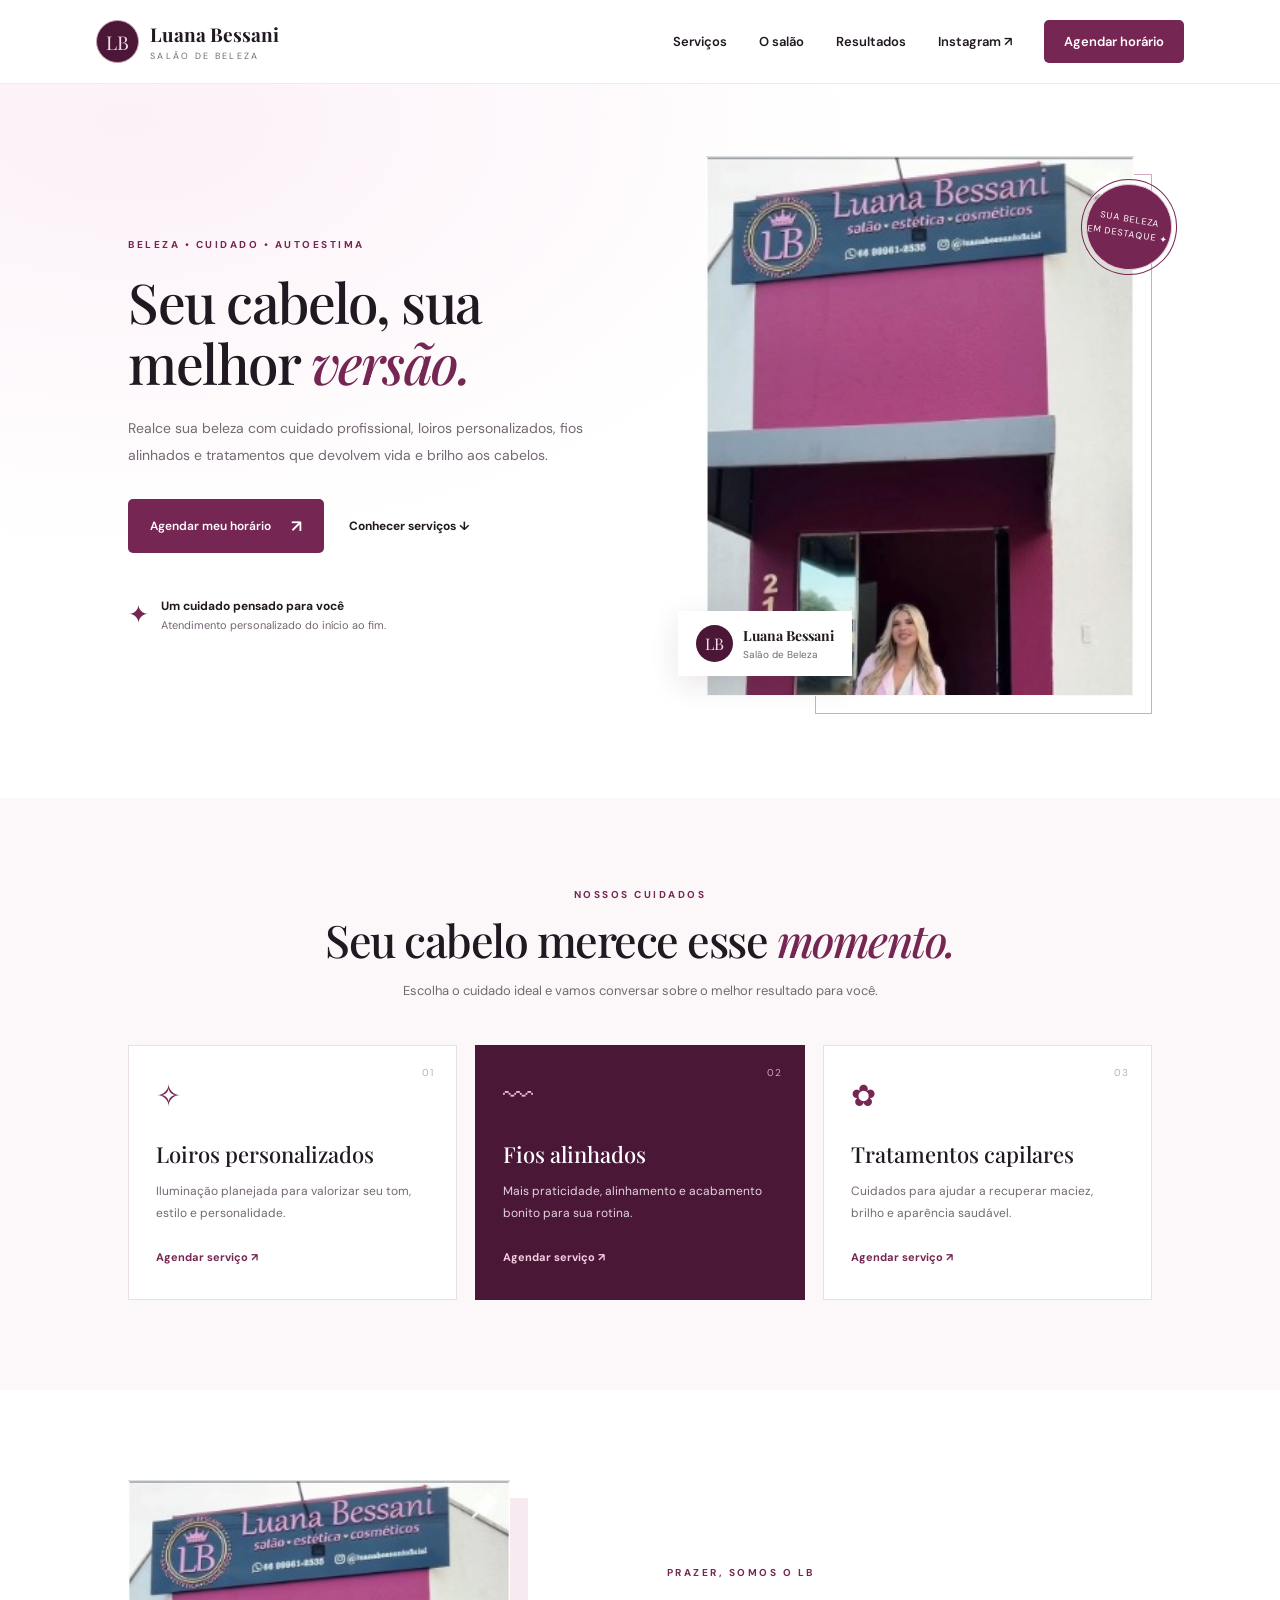
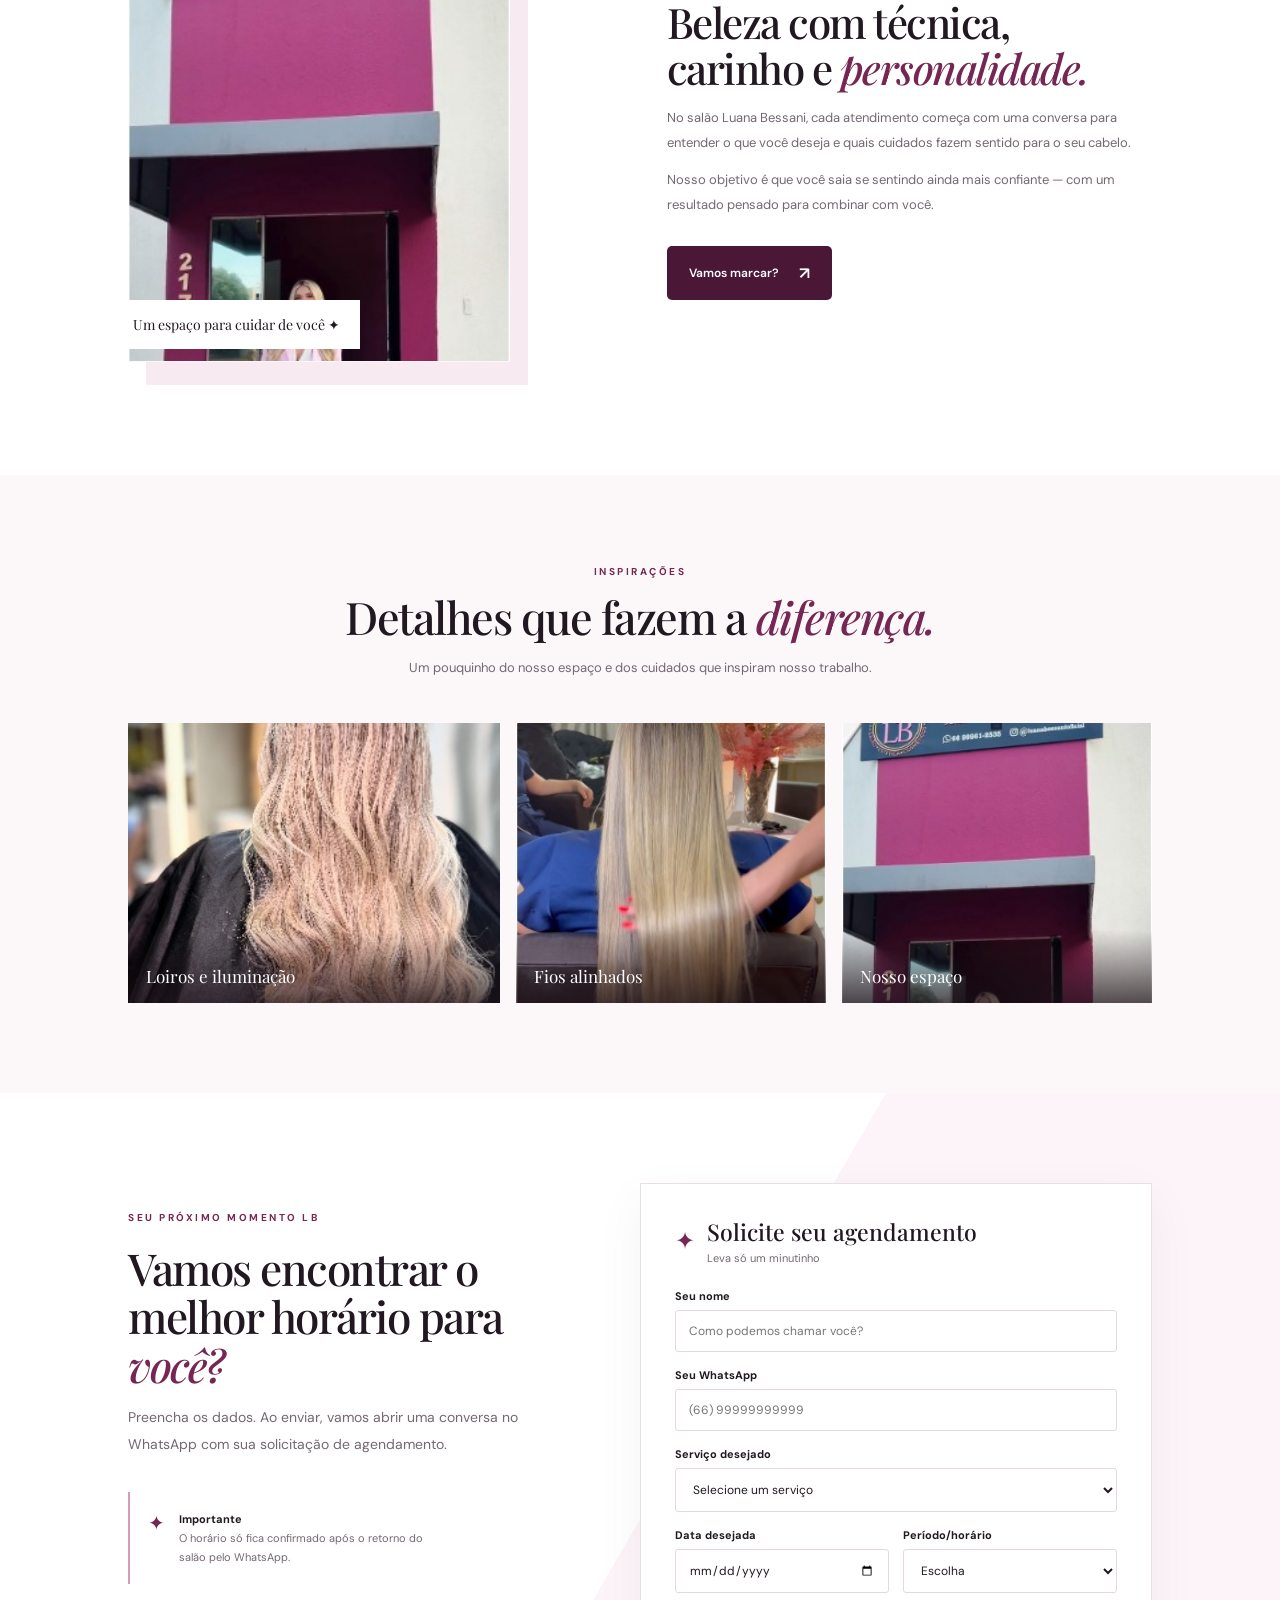
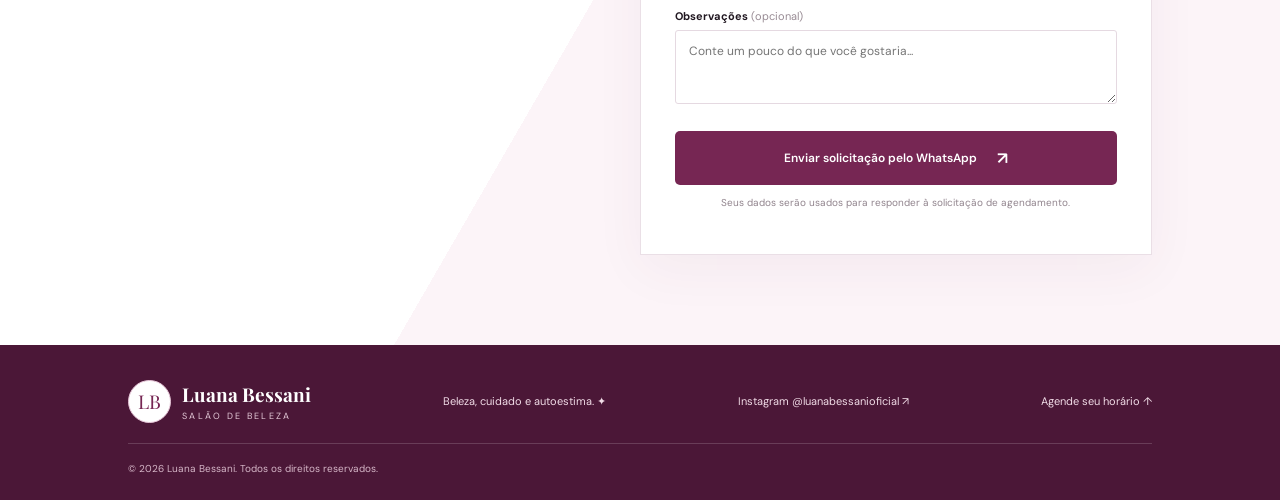
==== commit 1f647b01: "Update index (1).html" ====
--- a/index (1).html
+++ b/index (1).html
@@ -44,7 +44,7 @@
       <form id="bookingForm" class="booking-form">
         <div class="form-title"><span>✦</span><div><h3>Solicite seu agendamento</h3><p>Leva só um minutinho</p></div></div>
         <label for="name">Seu nome</label><input id="name" name="name" type="text" placeholder="Como podemos chamar você?" required />
-        <label for="phone">Seu WhatsApp</label><input id="phone" name="phone" type="tel" placeholder="(66) 99961-2535" required />
+        <label for="phone">Seu WhatsApp</label><input id="phone" name="phone" type="tel" placeholder="(66) 99999999999" required />
         <label for="service">Serviço desejado</label><select id="service" name="service" required><option value="">Selecione um serviço</option><option>Loiros personalizados</option><option>Fios alinhados</option><option>Tratamentos capilares</option><option>Corte e finalização</option><option>Quero uma avaliação</option><option>Outro serviço</option></select>
         <div class="form-row"><div><label for="date">Data desejada</label><input id="date" name="date" type="date" required /></div><div><label for="time">Período/horário</label><select id="time" name="time" required><option value="">Escolha</option><option>Manhã</option><option>Início da tarde</option><option>Fim da tarde</option><option>Tenho flexibilidade</option></select></div></div>
         <label for="message">Observações <span class="optional">(opcional)</span></label><textarea id="message" name="message" rows="3" placeholder="Conte um pouco do que você gostaria..."></textarea>
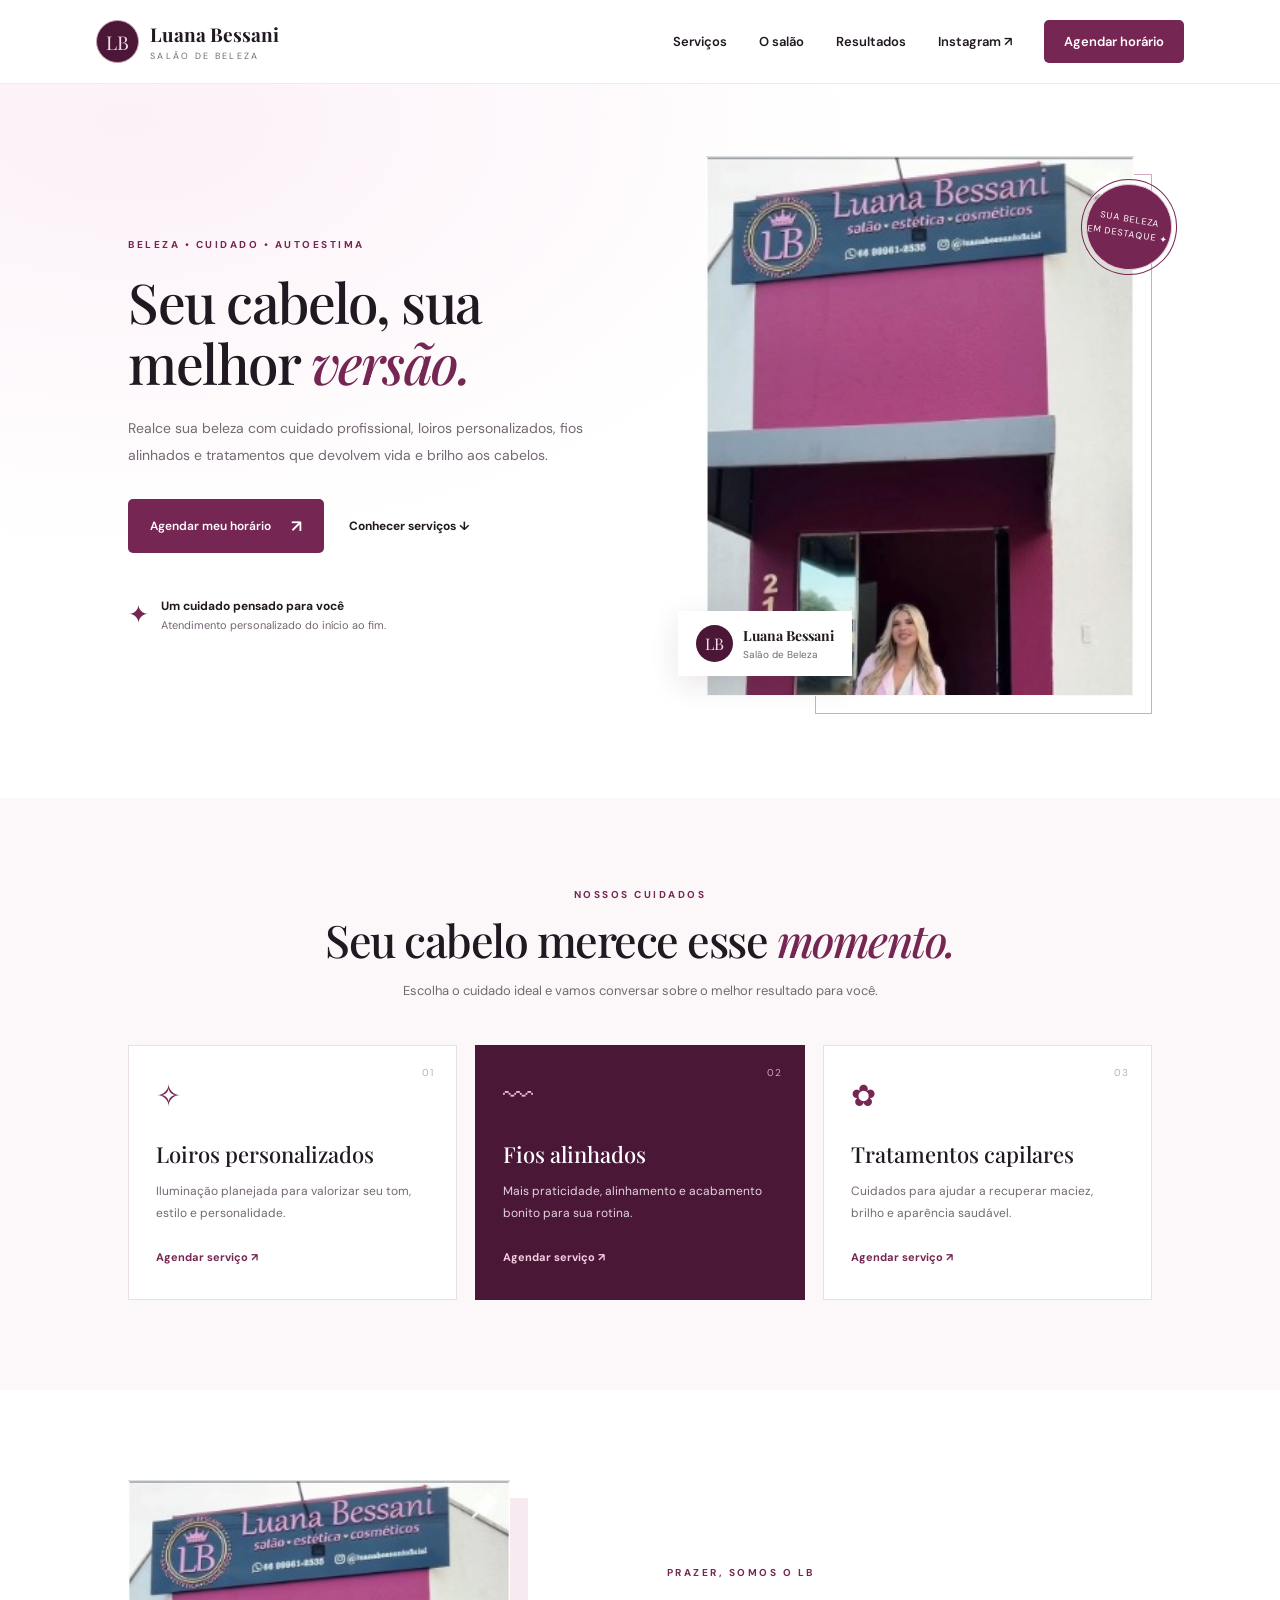
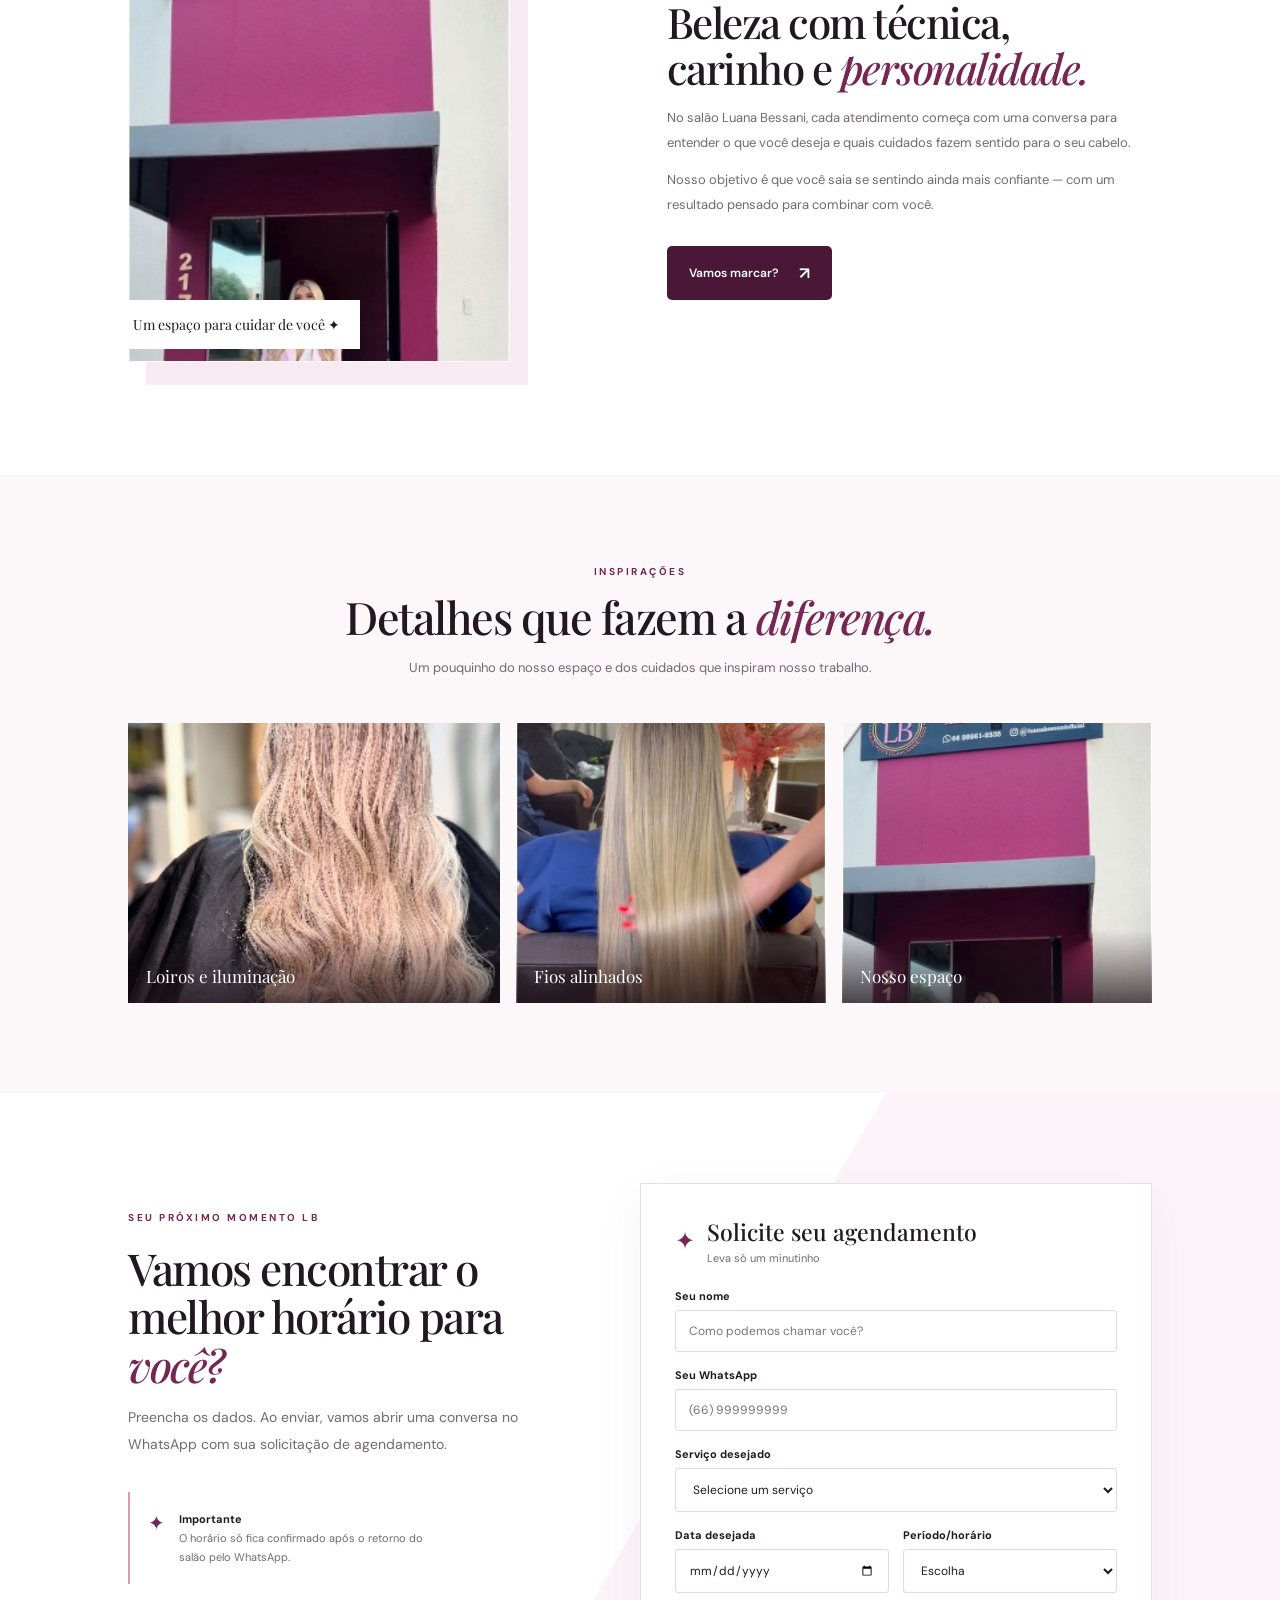
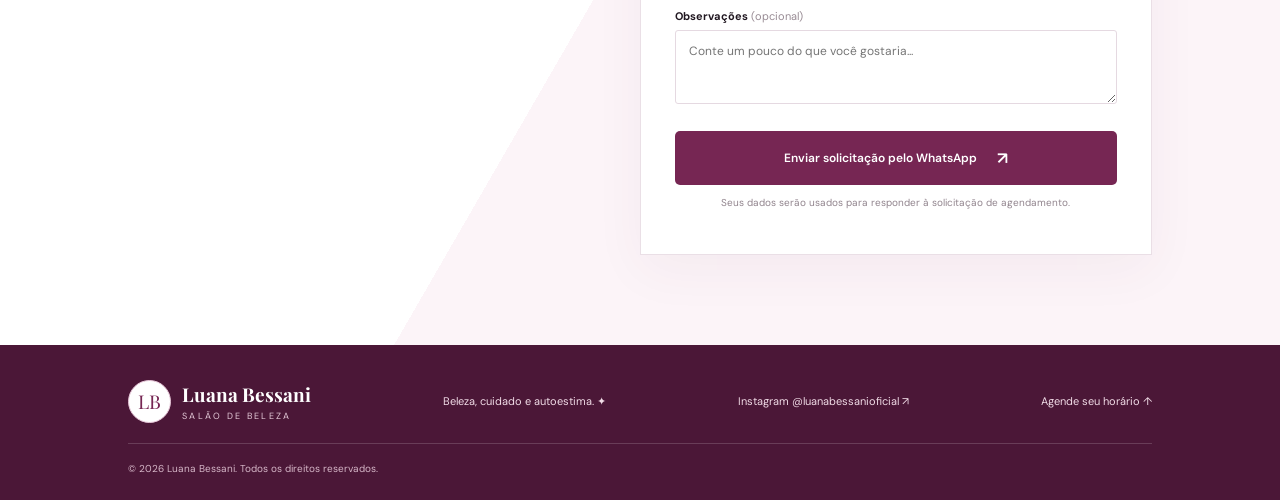
==== commit c1dc1d1e: "Update index (1).html" ====
--- a/index (1).html
+++ b/index (1).html
@@ -44,7 +44,7 @@
       <form id="bookingForm" class="booking-form">
         <div class="form-title"><span>✦</span><div><h3>Solicite seu agendamento</h3><p>Leva só um minutinho</p></div></div>
         <label for="name">Seu nome</label><input id="name" name="name" type="text" placeholder="Como podemos chamar você?" required />
-        <label for="phone">Seu WhatsApp</label><input id="phone" name="phone" type="tel" placeholder="(66) 99999999999" required />
+        <label for="phone">Seu WhatsApp</label><input id="phone" name="phone" type="tel" placeholder="(66) 999999999" required />
         <label for="service">Serviço desejado</label><select id="service" name="service" required><option value="">Selecione um serviço</option><option>Loiros personalizados</option><option>Fios alinhados</option><option>Tratamentos capilares</option><option>Corte e finalização</option><option>Quero uma avaliação</option><option>Outro serviço</option></select>
         <div class="form-row"><div><label for="date">Data desejada</label><input id="date" name="date" type="date" required /></div><div><label for="time">Período/horário</label><select id="time" name="time" required><option value="">Escolha</option><option>Manhã</option><option>Início da tarde</option><option>Fim da tarde</option><option>Tenho flexibilidade</option></select></div></div>
         <label for="message">Observações <span class="optional">(opcional)</span></label><textarea id="message" name="message" rows="3" placeholder="Conte um pouco do que você gostaria..."></textarea>
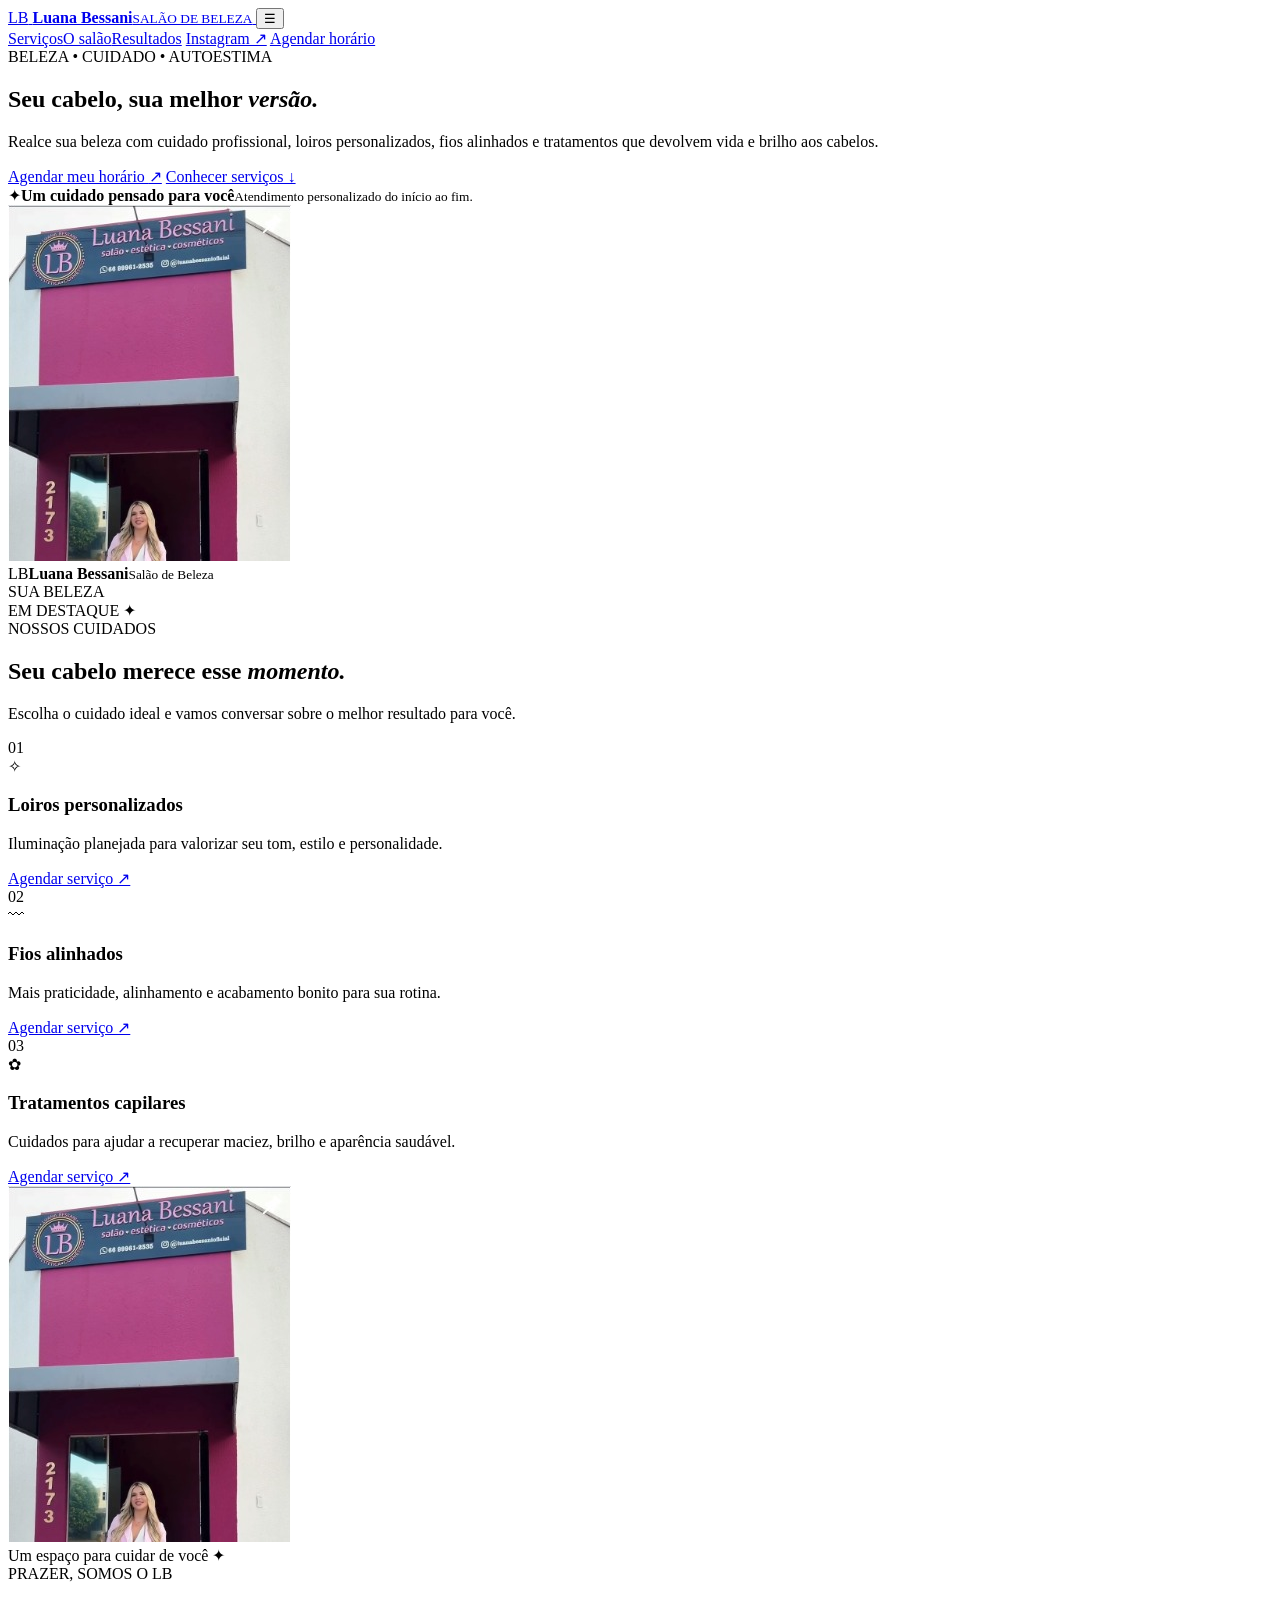
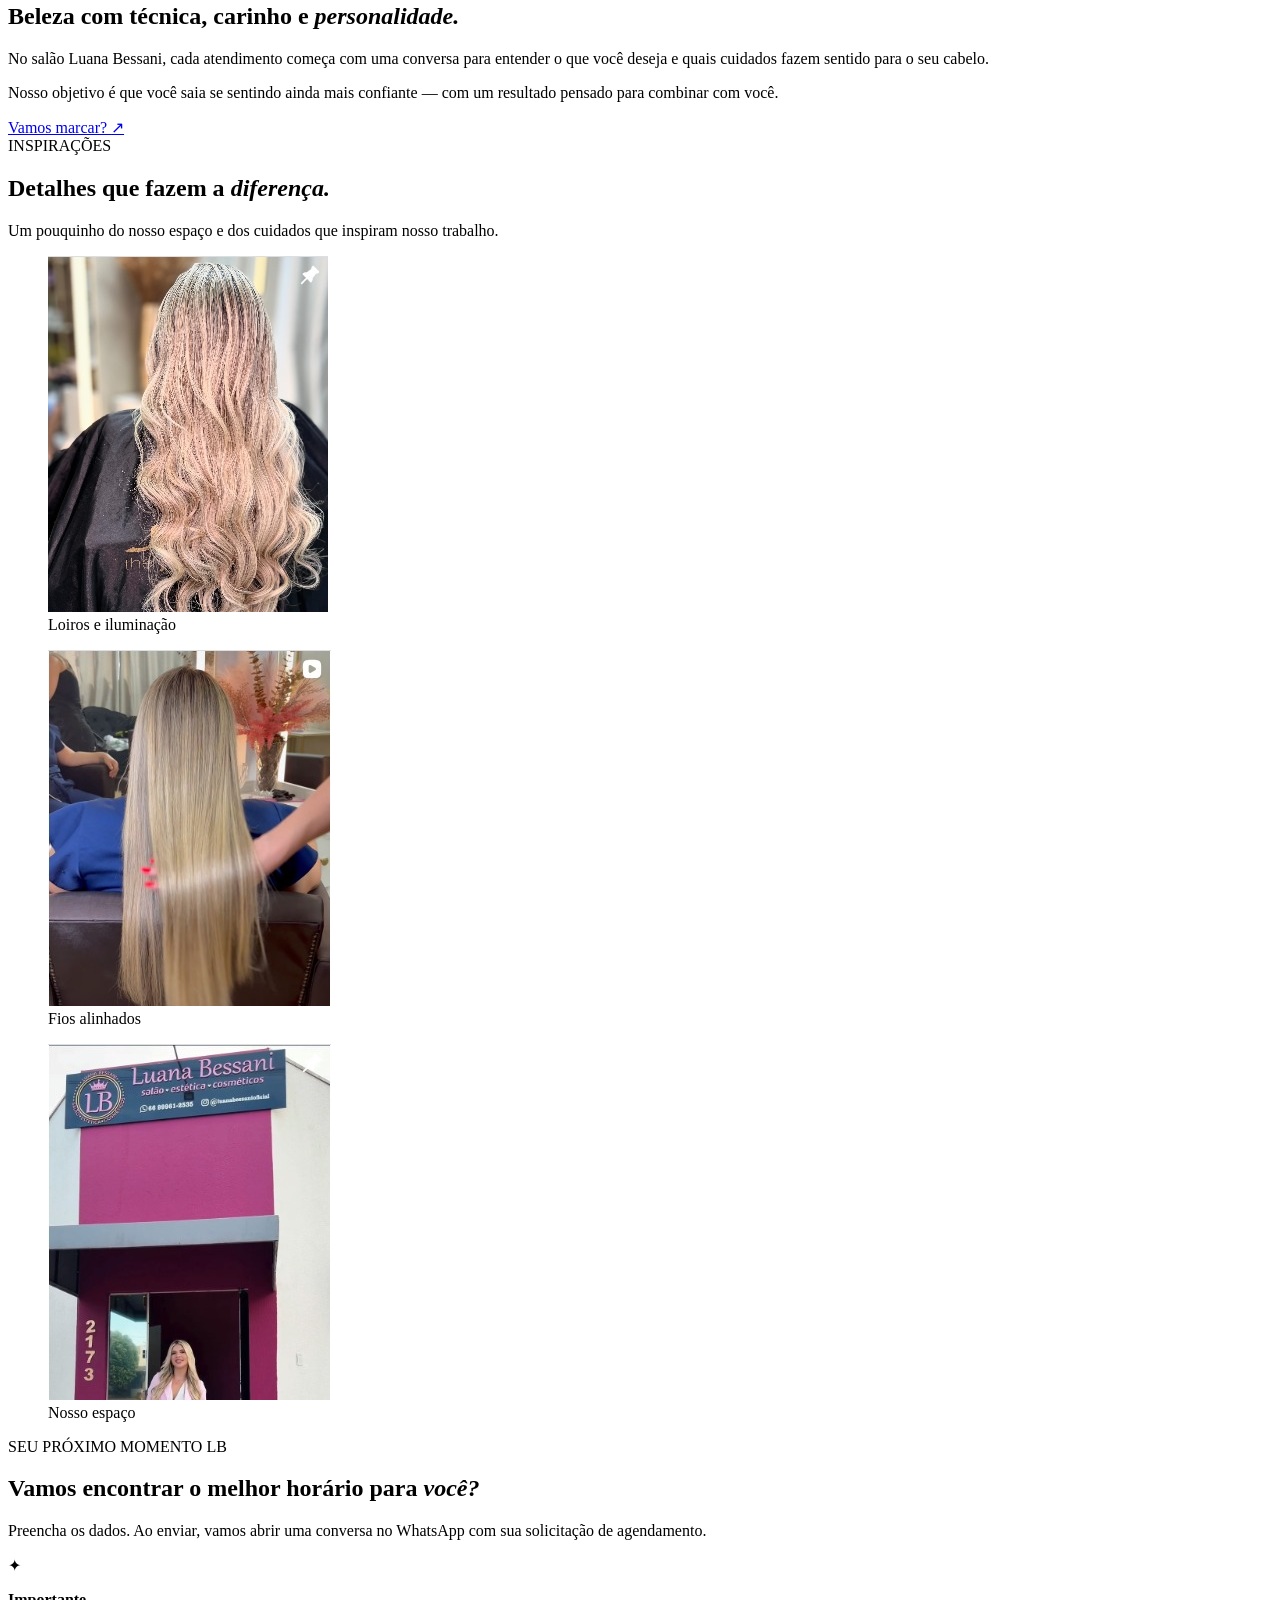
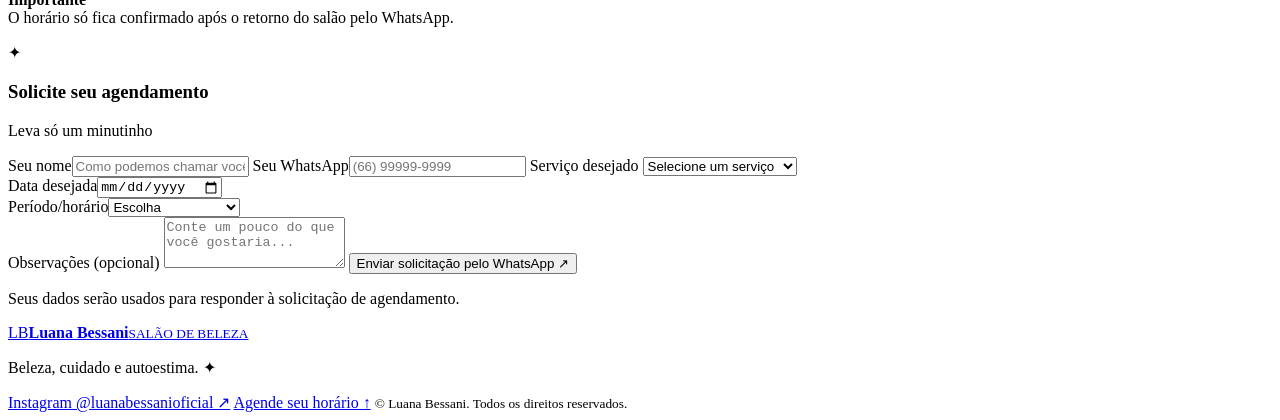
==== commit 86ed2ee4: "Add files via upload" ====
--- a/index (1).html
+++ b/index (1).html
@@ -3,16 +3,26 @@
 <head>
   <meta charset="UTF-8" />
   <meta name="viewport" content="width=device-width, initial-scale=1.0" />
-  <meta name="theme-color" content="#7c245b" />
+  <meta name="theme-color" content="#500D30" />
   <meta name="description" content="Luana Bessani Salão de Beleza — loiros, fios alinhados e tratamentos capilares. Agende seu horário pelo WhatsApp." />
   <title>Luana Bessani | Salão de Beleza</title>
+  <link rel="preconnect" href="https://fonts.googleapis.com" />
+  <link rel="preconnect" href="https://fonts.gstatic.com" crossorigin />
+  <link href="https://fonts.googleapis.com/css2?family=DM+Sans:wght@400;500;600;700&family=Playfair+Display:ital,wght@0,500;0,600;0,700;1,500;1,600&display=swap" rel="stylesheet" />
   <link rel="stylesheet" href="style.css" />
 </head>
 <body>
   <header class="topbar">
-    <a class="brand" href="#inicio" aria-label="Luana Bessani - início"><span class="brand-mark">LB</span><span><strong>Luana Bessani</strong><small> SALÃO DE BELEZA</small></span></a>
+    <a class="brand" href="#inicio" aria-label="Luana Bessani - início">
+      <span class="brand-mark">LB</span>
+      <span><strong>Luana Bessani</strong><small>SALÃO DE BELEZA</small></span>
+    </a>
     <button class="menu-toggle" id="menuToggle" aria-label="Abrir menu" aria-expanded="false">☰</button>
-    <nav id="mainNav"><a href="#servicos">Serviços</a><a href="#sobre">O salão</a><a href="#galeria">Resultados</a><a href="https://www.instagram.com/luanabessanioficial/" target="_blank" rel="noopener noreferrer">Instagram ↗</a><a class="nav-cta" href="#agendamento">Agendar horário</a></nav>
+    <nav id="mainNav">
+      <a href="#servicos">Serviços</a><a href="#sobre">O salão</a><a href="#galeria">Resultados</a>
+      <a href="https://www.instagram.com/luanabessanioficial/" target="_blank" rel="noopener noreferrer">Instagram ↗</a>
+      <a class="nav-cta" href="#agendamento">Agendar horário</a>
+    </nav>
   </header>
 
   <main>
@@ -21,10 +31,17 @@
         <span class="eyebrow">BELEZA • CUIDADO • AUTOESTIMA</span>
         <h1>Seu cabelo, sua melhor <em>versão.</em></h1>
         <p>Realce sua beleza com cuidado profissional, loiros personalizados, fios alinhados e tratamentos que devolvem vida e brilho aos cabelos.</p>
-        <div class="hero-actions"><a class="button primary" href="#agendamento">Agendar meu horário <span>↗</span></a><a class="text-link" href="#servicos">Conhecer serviços ↓</a></div>
+        <div class="hero-actions">
+          <a class="button primary" href="#agendamento">Agendar meu horário <span>↗</span></a>
+          <a class="text-link" href="#servicos">Conhecer serviços ↓</a>
+        </div>
         <div class="hero-note"><span class="sparkle">✦</span><span><strong>Um cuidado pensado para você</strong><small>Atendimento personalizado do início ao fim.</small></span></div>
       </div>
-      <div class="hero-visual"><img src="fachada-salao.jpg" alt="Fachada do salão Luana Bessani" /><div class="image-caption"><span class="caption-icon">LB</span><span><strong>Luana Bessani</strong><small>Salão de Beleza</small></span></div><div class="round-stamp">SUA BELEZA<br/>EM DESTAQUE ✦</div></div>
+      <div class="hero-visual">
+        <img src="fachada-salao.jpg" alt="Fachada do salão Luana Bessani" />
+        <div class="image-caption"><span class="caption-icon">LB</span><span><strong>Luana Bessani</strong><small>Salão de Beleza</small></span></div>
+        <div class="round-stamp">SUA BELEZA<br />EM DESTAQUE ✦</div>
+      </div>
     </section>
 
     <section class="services section" id="servicos">
@@ -36,23 +53,62 @@
       </div>
     </section>
 
-    <section class="about section" id="sobre"><div class="about-photo"><img src="fachada-salao.jpg" alt="Entrada do salão Luana Bessani"/><div class="photo-label">Um espaço para cuidar de você ✦</div></div><div class="about-copy"><span class="eyebrow">PRAZER, SOMOS O LB</span><h2>Beleza com técnica, carinho e <em>personalidade.</em></h2><p>No salão Luana Bessani, cada atendimento começa com uma conversa para entender o que você deseja e quais cuidados fazem sentido para o seu cabelo.</p><p>Nosso objetivo é que você saia se sentindo ainda mais confiante — com um resultado pensado para combinar com você.</p><a class="button dark" href="#agendamento">Vamos marcar? <span>↗</span></a></div></section>
+    <section class="about section" id="sobre">
+      <div class="about-photo">
+        <img src="fachada-salao.jpg" alt="Entrada do salão Luana Bessani" />
+        <div class="photo-label">Um espaço para cuidar de você ✦</div>
+      </div>
+      <div class="about-copy">
+        <span class="eyebrow">PRAZER, SOMOS O LB</span>
+        <h2>Beleza com técnica, carinho e <em>personalidade.</em></h2>
+        <p>No salão Luana Bessani, cada atendimento começa com uma conversa para entender o que você deseja e quais cuidados fazem sentido para o seu cabelo.</p>
+        <p>Nosso objetivo é que você saia se sentindo ainda mais confiante — com um resultado pensado para combinar com você.</p>
+        <a class="button dark" href="#agendamento">Vamos marcar? <span>↗</span></a>
+      </div>
+    </section>
 
-    <section class="gallery section" id="galeria"><div class="section-heading"><span class="eyebrow">INSPIRAÇÕES</span><h2>Detalhes que fazem a <em>diferença.</em></h2><p>Um pouquinho do nosso espaço e dos cuidados que inspiram nosso trabalho.</p></div><div class="gallery-grid"><figure class="gallery-large"><img src="cabelo-loiro.jpg" alt="Resultado de cabelo loiro com ondas"/><figcaption>Loiros e iluminação</figcaption></figure><figure><img src="cabelo-liso.jpg" alt="Cabelo longo e alinhado"/><figcaption>Fios alinhados</figcaption></figure><figure><img src="fachada-salao.jpg" alt="Fachada do salão"/><figcaption>Nosso espaço</figcaption></figure></div></section>
+    <section class="gallery section" id="galeria">
+      <div class="section-heading"><span class="eyebrow">INSPIRAÇÕES</span><h2>Detalhes que fazem a <em>diferença.</em></h2><p>Um pouquinho do nosso espaço e dos cuidados que inspiram nosso trabalho.</p></div>
+      <div class="gallery-grid">
+        <figure class="gallery-large"><img src="cabelo-loiro.jpg" alt="Resultado de cabelo loiro com ondas" /><figcaption>Loiros e iluminação</figcaption></figure>
+        <figure><img src="cabelo-liso.jpg" alt="Cabelo longo e alinhado" /><figcaption>Fios alinhados</figcaption></figure>
+        <figure><img src="fachada-salao.jpg" alt="Fachada do salão" /><figcaption>Nosso espaço</figcaption></figure>
+      </div>
+    </section>
 
-    <section class="booking section" id="agendamento"><div class="booking-intro"><span class="eyebrow">SEU PRÓXIMO MOMENTO LB</span><h2>Vamos encontrar o melhor horário para <em>você?</em></h2><p>Preencha os dados. Ao enviar, vamos abrir uma conversa no WhatsApp com sua solicitação de agendamento.</p><div class="booking-tip"><span>✦</span><p><strong>Importante</strong><br/>O horário só fica confirmado após o retorno do salão pelo WhatsApp.</p></div></div>
+    <section class="booking section" id="agendamento">
+      <div class="booking-intro">
+        <span class="eyebrow">SEU PRÓXIMO MOMENTO LB</span>
+        <h2>Vamos encontrar o melhor horário para <em>você?</em></h2>
+        <p>Preencha os dados. Ao enviar, vamos abrir uma conversa no WhatsApp com sua solicitação de agendamento.</p>
+        <div class="booking-tip"><span>✦</span><p><strong>Importante</strong><br />O horário só fica confirmado após o retorno do salão pelo WhatsApp.</p></div>
+      </div>
       <form id="bookingForm" class="booking-form">
         <div class="form-title"><span>✦</span><div><h3>Solicite seu agendamento</h3><p>Leva só um minutinho</p></div></div>
-        <label for="name">Seu nome</label><input id="name" name="name" type="text" placeholder="Como podemos chamar você?" required />
-        <label for="phone">Seu WhatsApp</label><input id="phone" name="phone" type="tel" placeholder="(66) 999999999" required />
-        <label for="service">Serviço desejado</label><select id="service" name="service" required><option value="">Selecione um serviço</option><option>Loiros personalizados</option><option>Fios alinhados</option><option>Tratamentos capilares</option><option>Corte e finalização</option><option>Quero uma avaliação</option><option>Outro serviço</option></select>
-        <div class="form-row"><div><label for="date">Data desejada</label><input id="date" name="date" type="date" required /></div><div><label for="time">Período/horário</label><select id="time" name="time" required><option value="">Escolha</option><option>Manhã</option><option>Início da tarde</option><option>Fim da tarde</option><option>Tenho flexibilidade</option></select></div></div>
-        <label for="message">Observações <span class="optional">(opcional)</span></label><textarea id="message" name="message" rows="3" placeholder="Conte um pouco do que você gostaria..."></textarea>
-        <button class="button primary submit-button" type="submit">Enviar solicitação pelo WhatsApp <span>↗</span></button><p class="privacy-note">Seus dados serão usados para responder à solicitação de agendamento.</p><p id="formStatus" class="form-status" role="status" aria-live="polite"></p>
+        <label for="name">Seu nome</label><input id="name" name="name" type="text" placeholder="Como podemos chamar você?" autocomplete="name" required />
+        <label for="phone">Seu WhatsApp</label><input id="phone" name="phone" type="tel" placeholder="(66) 99999-9999" autocomplete="tel" required />
+        <label for="service">Serviço desejado</label>
+        <select id="service" name="service" required><option value="">Selecione um serviço</option><option>Loiros personalizados</option><option>Fios alinhados</option><option>Tratamentos capilares</option><option>Corte e finalização</option><option>Quero uma avaliação</option><option>Outro serviço</option></select>
+        <div class="form-row">
+          <div><label for="date">Data desejada</label><input id="date" name="date" type="date" required /></div>
+          <div><label for="time">Período/horário</label><select id="time" name="time" required><option value="">Escolha</option><option>Manhã</option><option>Início da tarde</option><option>Fim da tarde</option><option>Tenho flexibilidade</option></select></div>
+        </div>
+        <label for="message">Observações <span class="optional">(opcional)</span></label>
+        <textarea id="message" name="message" rows="3" placeholder="Conte um pouco do que você gostaria..."></textarea>
+        <button class="button primary submit-button" type="submit">Enviar solicitação pelo WhatsApp <span>↗</span></button>
+        <p class="privacy-note">Seus dados serão usados para responder à solicitação de agendamento.</p>
+        <p id="formStatus" class="form-status" role="status" aria-live="polite"></p>
       </form>
     </section>
   </main>
-  <footer><a class="brand footer-brand" href="#inicio"><span class="brand-mark">LB</span><span><strong>Luana Bessani</strong><small> SALÃO DE BELEZA</small></span></a><p>Beleza, cuidado e autoestima. ✦</p><a href="https://www.instagram.com/luanabessanioficial/" target="_blank" rel="noopener noreferrer">Instagram @luanabessanioficial ↗</a><a href="#agendamento">Agende seu horário ↑</a><small class="copyright">© <span id="year"></span> Luana Bessani. Todos os direitos reservados.</small></footer>
+
+  <footer>
+    <a class="brand footer-brand" href="#inicio"><span class="brand-mark">LB</span><span><strong>Luana Bessani</strong><small>SALÃO DE BELEZA</small></span></a>
+    <p>Beleza, cuidado e autoestima. ✦</p>
+    <a href="https://www.instagram.com/luanabessanioficial/" target="_blank" rel="noopener noreferrer">Instagram @luanabessanioficial ↗</a>
+    <a href="#agendamento">Agende seu horário ↑</a>
+    <small class="copyright">© <span id="year"></span> Luana Bessani. Todos os direitos reservados.</small>
+  </footer>
   <script src="script.js"></script>
 </body>
 </html>
